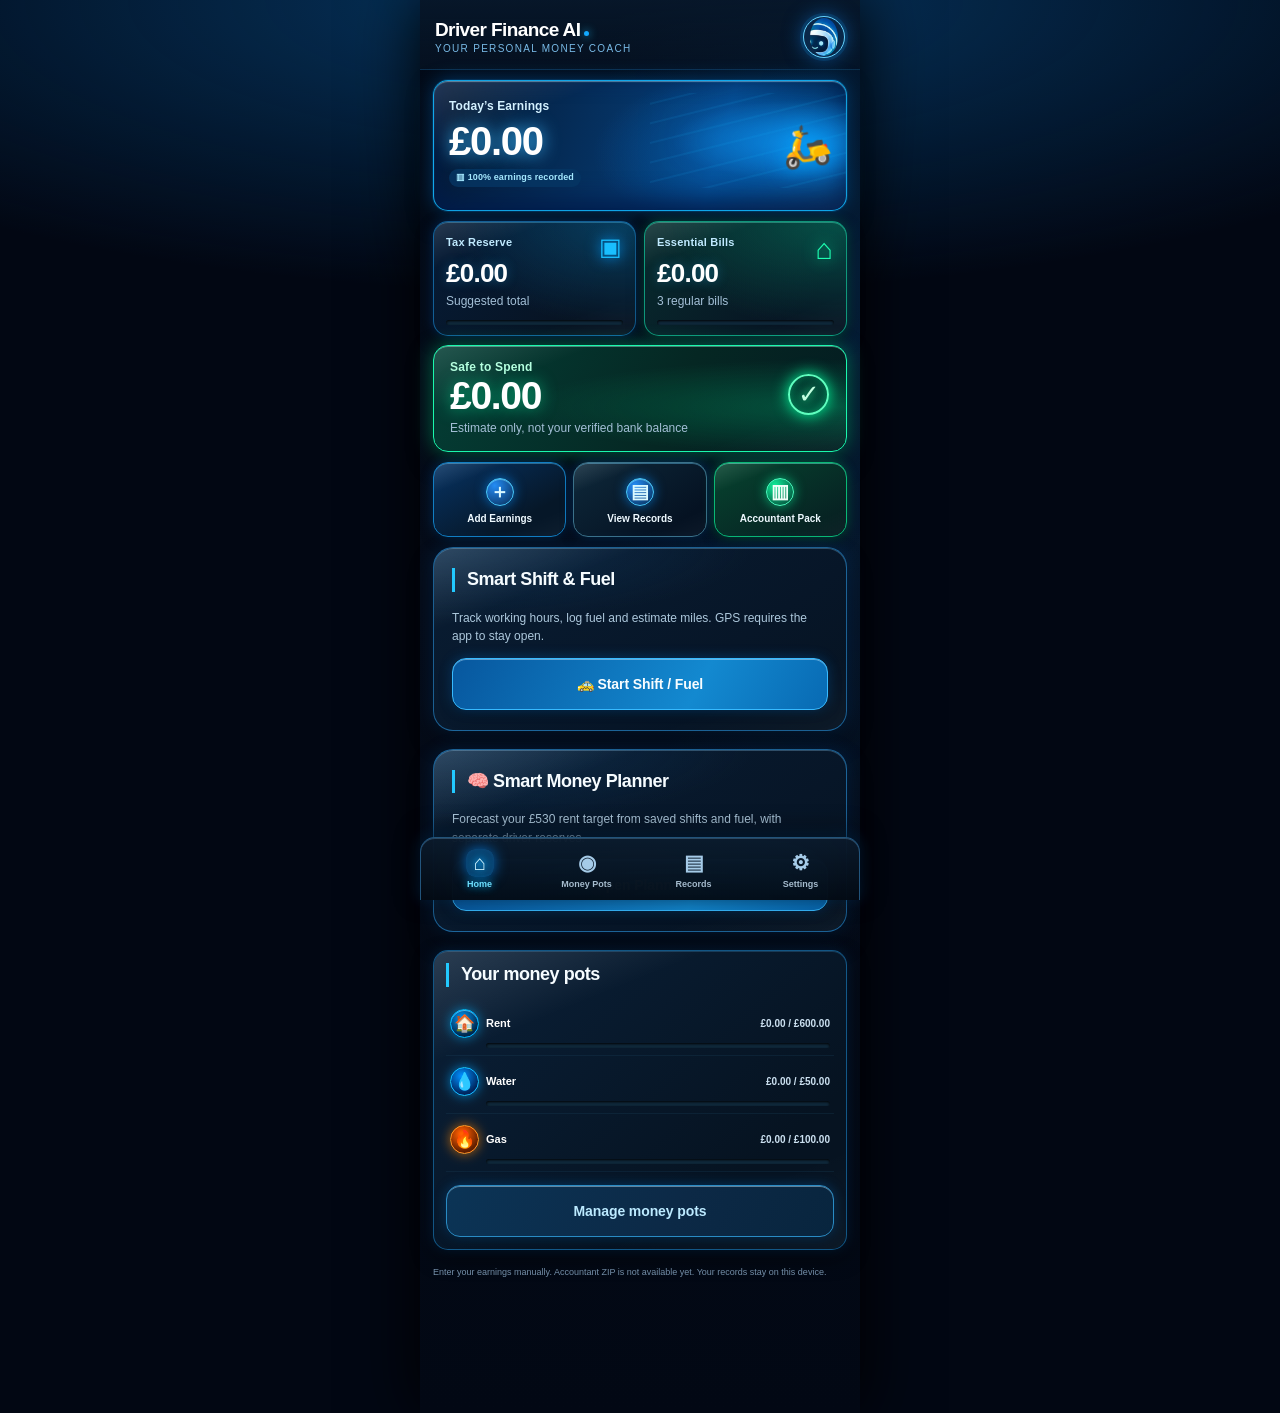
==== index.html @ 87c54dd2 "Load smart money planner on finance dashboard" ====
<!DOCTYPE html><html lang="en"><head><meta charset="UTF-8"><meta name="viewport" content="width=device-width, initial-scale=1,viewport-fit=cover"><title>Driver Finance AI — Prototype v3</title><meta name="theme-color" content="#071426"><meta name="apple-mobile-web-app-capable" content="yes"><meta name="apple-mobile-web-app-status-bar-style" content="black-translucent"><meta name="apple-mobile-web-app-title" content="Driver Finance"><link rel="manifest" href="./manifest.webmanifest"><link rel="icon" href="./app-icon.svg" type="image/svg+xml"><style>
:root{font-family:Inter,-apple-system,BlinkMacSystemFont,'Segoe UI',sans-serif;color:#14283e;background:#e9f1f8}*{box-sizing:border-box}body{margin:0;min-height:100vh}.shell{max-width:460px;min-height:100vh;margin:auto;background:#f5f9fe;box-shadow:0 12px 48px #0e497224;padding:0 0 96px}.header{background:linear-gradient(120deg,#1166b6,#14a4c4);color:white;padding:28px 23px 25px;border-radius:0 0 28px 28px}.top{display:flex;justify-content:space-between;align-items:center;gap:12px}.brand{font-weight:850;font-size:19px}.mutedhead{color:#d9f4ff;font-size:12px;margin-top:3px}.robot{background:linear-gradient(145deg,#b1f1ff,#fff);height:58px;width:58px;border-radius:50%;border:4px solid #ffffffaa;display:grid;place-items:center;box-shadow:0 5px 14px #00365540;color:#1277ad;font-size:29px;cursor:pointer}.hello{font-weight:800;font-size:26px;margin:24px 0 6px}.sub{font-size:14px;line-height:1.5;color:#e3f6ff}.body{padding:22px}.card{background:white;border:1px solid #e5edf5;border-radius:20px;padding:18px;margin-bottom:15px;box-shadow:0 4px 16px #194b7310}.row{display:flex;align-items:center;justify-content:space-between;gap:12px}.label{font-size:13px;color:#667a8f}.big{font-size:33px;font-weight:850;letter-spacing:-1.5px}.safe{color:#118f6e}.small{font-size:12px;color:#718397;line-height:1.55}.title{font-size:19px;font-weight:850;margin:5px 0 15px}.btn{cursor:pointer;border:0;background:#116ac5;color:white;border-radius:14px;padding:15px 16px;font:700 15px inherit;font-family:inherit;font-weight:750;width:100%;min-height:49px}.btn.secondary{background:#eaf4fe;color:#146aaa}.btn.green{background:#13a980}.btn.ghost{background:transparent;color:#1472ae;border:1px solid #c9deee}.btn:disabled{opacity:.45;cursor:not-allowed}.actions{display:grid;grid-template-columns:1fr 1fr;gap:10px}.action{border:1px solid #dfebf5;background:white;border-radius:18px;min-height:92px;padding:15px 10px;color:#23587c;font-size:14px;font-weight:750;cursor:pointer}.action span{display:block;font-size:28px;margin-bottom:7px}.action.wide{grid-column:span 2;min-height:65px;display:flex;align-items:center;justify-content:center;gap:12px}.action.wide span{margin:0}.pot{margin:13px 0}.potlabel{display:flex;justify-content:space-between;align-items:center;font-size:14px;font-weight:700;margin-bottom:8px}.track{height:9px;background:#e7eef6;border-radius:20px;overflow:hidden}.fill{height:100%;border-radius:20px}.hint{border-radius:13px;padding:12px 14px;background:#e8f3fc;color:#32627f;font-size:12px;line-height:1.5;margin:14px 0}.stephead{display:flex;gap:12px;align-items:center;margin-bottom:16px}.back{background:#e8f2fa;border:0;border-radius:12px;width:42px;height:42px;font-size:22px;color:#266b9e;cursor:pointer}.stage{font-weight:800;font-size:20px}.inputlabel{display:block;font-size:13px;font-weight:750;margin:15px 0 6px}.field{display:block;width:100%;border:1px solid #ccdeed;border-radius:12px;padding:13px;font-size:17px;color:#153c58;background:white}.preview{border:2px dashed #c7dcec;border-radius:16px;background:#f9fcff;display:grid;place-items:center;min-height:150px;padding:18px;overflow:hidden;text-align:center}.preview img{max-width:100%;max-height:230px;object-fit:contain}.line{border-top:1px solid #e5edf5;margin:16px 0}.alloc{display:flex;justify-content:space-between;align-items:center;margin:14px 0}.alloc small{display:block;color:#708398;margin-top:4px}.green{color:#0d9e77}.pill{font-size:11px;background:#d8f7e9;color:#167d5e;padding:5px 8px;border-radius:99px;font-weight:800}.nav{position:fixed;bottom:0;left:50%;transform:translateX(-50%);width:min(460px,100%);background:white;border-top:1px solid #e3edf7;display:flex;justify-content:space-around;padding:12px 5px max(14px,env(safe-area-inset-bottom));z-index:3}.nav button{background:none;border:0;color:#6f8294;font-size:12px;font-weight:700;cursor:pointer}.nav button.active{color:#086bc2}.nav span{display:block;font-size:22px;margin-bottom:4px}.hide{display:none!important}.note{font-size:12px;color:#70869a;line-height:1.6;margin-top:10px}.banner{border-radius:14px;background:#e6f8f0;color:#0f765c;padding:15px;font-weight:750;margin-bottom:15px}.billitem{padding:12px 0;border-bottom:1px solid #e9eff4}.billitem:last-child{border-bottom:0}.footer{margin-top:15px;color:#7b8fa2;font-size:11px;line-height:1.5}.robotToast{position:fixed;left:50%;transform:translateX(-50%);top:18px;width:min(420px,92vw);z-index:5;background:#164f80;color:white;border-radius:16px;padding:15px 17px;box-shadow:0 8px 30px #0003;font-size:14px;line-height:1.5}a{color:#0979c3}input[type=file]{display:none}.mini{font-size:12px;color:#6d8196}.divider{height:1px;background:#e8eff6;margin:16px 0}

/* Premium glass refresh — styling only; all saved finance data and calculations preserved. */
:root{color:#142b45;background:#e8f0f9;-webkit-font-smoothing:antialiased}
body{background:radial-gradient(ellipse at 12% 3%,#c9e7ff 0,transparent 40%),radial-gradient(ellipse at 92% 48%,#d8e5fb 0,transparent 48%),#eaf1f9}
.shell{background:linear-gradient(155deg,#f6faff 0%,#ebf3fb 56%,#e6f0f8 100%);box-shadow:0 22px 70px #103b6830;isolation:isolate}
.header{position:relative;overflow:hidden;background:linear-gradient(130deg,#102b62 0%,#175db3 50%,#10a2bb 100%);border-radius:0 0 34px 34px;box-shadow:0 14px 30px #174e9e2b;padding-top:max(28px,env(safe-area-inset-top))}
.header:before{content:"";position:absolute;width:250px;height:250px;border-radius:50%;right:-115px;top:-130px;background:radial-gradient(circle,#ffffff47 0%,#ffffff08 67%,transparent 70%);pointer-events:none}
.header:after{content:"";position:absolute;inset:0;background:linear-gradient(165deg,#ffffff19,transparent 46%);pointer-events:none}
.header>*{position:relative;z-index:1}
.brand{font-size:19px;font-weight:800;letter-spacing:-.35px}
.hello{font-size:29px;letter-spacing:-.8px;line-height:1.15}
.sub{color:#e8f5ff}
.body{padding:21px 18px}
.card,.safe-card,.earning-hero,.action{background:linear-gradient(145deg,#ffffffed,#f4faffc4);border:1px solid #ffffffed;box-shadow:0 8px 26px #2b62851a,inset 0 1px #ffffff;backdrop-filter:blur(18px) saturate(145%);-webkit-backdrop-filter:blur(18px) saturate(145%);border-radius:23px}
.card{padding:19px;margin-bottom:16px}
.earning-hero{padding:20px;margin-bottom:16px;box-shadow:0 10px 32px #286fa11d,inset 0 1px #fff}
.safe-card{padding:20px;margin-bottom:16px;background:linear-gradient(125deg,#e9fff5ed,#f6fffeeb);border-color:#e1fff3;box-shadow:0 9px 26px #12896314,inset 0 1px white}
.summary-pair .card{min-width:0}
.big{letter-spacing:-1.15px;font-weight:800;font-variant-numeric:tabular-nums}
.label{font-size:12px;letter-spacing:.2px;color:#627c93;font-weight:650}
.title{letter-spacing:-.4px;font-weight:800}
.action{min-height:94px;color:#174c79;font-weight:750;box-shadow:0 8px 22px #225f8b12,inset 0 1px #fff;transition:transform .16s,box-shadow .16s}
.action span{color:#197ac6}
.action:active,.btn:active{transform:scale(.975)}
.btn{background:linear-gradient(125deg,#1967c0,#168cc6);box-shadow:0 7px 16px #1a72b72c;border:1px solid #ffffff4d;border-radius:15px;transition:transform .16s}
.btn.secondary{background:linear-gradient(120deg,#ffffffd9,#e1f1ff);border:1px solid #fff;box-shadow:0 5px 15px #2e7ab112}
.btn.green{background:linear-gradient(120deg,#119c77,#19bf98)}
.btn.ghost{box-shadow:none}
.field{border:1px solid #d0e0ee;border-radius:14px;background:#ffffffdc;box-shadow:inset 0 1px 3px #173a6010}
.field:focus{outline:2px solid #7bc0ed;outline-offset:1px}
.hint{background:#e3f2ffad;border:1px solid #ffffffdd;color:#315e80}
.track{background:#dceaf5;height:9px}
.nav{background:#f8fbfff0;border-top:1px solid #ffffffed;box-shadow:0 -7px 28px #154d781a;backdrop-filter:blur(24px);-webkit-backdrop-filter:blur(24px);border-radius:20px 20px 0 0}
.nav button.active{color:#126bc1}
.pill{background:#dff9eb}
@media(prefers-reduced-motion:reduce){.action,.btn{transition:none}}
</style><style>
.header{background:linear-gradient(130deg,#06428f,#087fba 68%,#159fc6);padding:28px 20px 22px}.brand{font-size:22px}.mutedhead{font-size:13px}.hello{font-size:20px;margin:20px 0 4px}.sub{font-size:13px}.robot{background:linear-gradient(135deg,#defdff,#65c6eb);height:65px;width:65px;border:3px solid #aaf1ff;font-size:0;position:relative}.robot:before{content:"";width:44px;height:36px;border-radius:19px;background:#12294b;border:4px solid white;box-shadow:0 2px 9px #14364e55;display:block}.robot:after{content:"• ᴗ •";position:absolute;font-size:16px;color:#72f4fb;white-space:nowrap;top:17px;left:10px}.body{padding:16px}.card{border-radius:22px}.earning-hero{background:linear-gradient(115deg,#0879cd,#08428d);border-radius:22px;padding:18px;color:white;margin-bottom:13px}.earning-hero small{font-size:15px;font-weight:750}.earning-hero .big{font-size:38px;color:white;margin-top:6px}.summary-pair{display:grid;grid-template-columns:1fr 1fr;gap:10px;margin-bottom:12px}.summary-pair .card{margin:0;padding:14px}.summary-pair .big{font-size:24px;margin-top:9px}.summary-pair .label{font-size:14px;color:#244358;font-weight:800}.safe-card{background:linear-gradient(110deg,#dcffed,#a4efc7);border:1px solid #cdf8e0;border-radius:22px;padding:18px;margin-bottom:14px}.safe-card .big{font-size:36px;color:#063c26}.safe-card .label{color:#0d5336;font-size:16px;font-weight:800}.actions{grid-template-columns:repeat(3,1fr);gap:8px}.action,.action.wide{grid-column:auto;min-height:100px;display:block;padding:12px 5px;font-size:12px;background:linear-gradient(140deg,#e5f5ff,#b1dffb);border:1px solid #cde7f8}.action.wide{display:block}.action.wide span{margin-bottom:7px}.action:last-child{background:linear-gradient(140deg,#e4faec,#b6edcf)}.nav{border-radius:23px 23px 0 0}.note{font-size:12px}
</style><style>
:root{font-family:-apple-system,BlinkMacSystemFont,"Segoe UI",sans-serif}
.shell{background:#f0f8fd;max-width:440px}.header{background:linear-gradient(145deg,#064392 0%,#0869bd 70%,#14a5c0 100%);padding:27px 19px 17px;border-radius:0 0 20px 20px}.top{min-height:68px}.brand{font-size:20px;letter-spacing:-.6px}.mutedhead{font-size:12px}.robot{overflow:hidden;border:2px solid #b8edfc;background:#b5eaf9;box-shadow:0 0 0 5px #c4eeff37;height:64px;width:64px;position:relative}.robot:before,.robot:after{display:none}.robot img{width:100%;height:100%;object-fit:cover;border-radius:50%;display:block}.hello{background:linear-gradient(105deg,#eff8ff,#dbffed);border:1px solid white;color:#0a2b49;border-radius:16px;padding:14px 15px 0;font-size:22px;margin:13px 0 0;box-shadow:0 4px 12px #0048882b}.sub{background:linear-gradient(105deg,#eff8ff,#dbffed);color:#284a5e;border:1px solid white;border-top:0;border-radius:0 0 16px 16px;padding:2px 15px 15px;font-size:13px;margin:0;line-height:1.5}.header .hello{border-radius:16px 16px 0 0;border-bottom:0}.body{padding:18px 17px}.earning-hero{background:linear-gradient(125deg,#0c81d2,#074392);border:1px solid #1c7ac5;border-radius:20px;box-shadow:0 6px 16px #07549b24;padding:22px}.earning-hero small{font-size:15px}.earning-hero .big{font-size:42px}.summary-pair .card{box-shadow:0 5px 15px #0b528613;padding:16px 14px}.summary-pair .label{font-size:14px;line-height:1.4}.summary-pair .big{font-size:27px;letter-spacing:-1px}.safe-card{box-shadow:0 6px 14px #11a0731c;padding:18px 19px}.safe-card .label{font-size:17px}.safe-card .big{font-size:40px}.action{box-shadow:0 3px 12px #085d8c15;min-height:99px;border-radius:18px;font-size:12px;color:#144977;font-weight:800;line-height:1.25}.action span{background:#ffffffb0;border-radius:50%;height:38px;width:38px;margin:0 auto 12px;display:grid;place-items:center;font-size:25px;color:#0872c1}.action:last-child span{color:#0c9158}.nav{border-radius:17px 17px 0 0;box-shadow:0 -2px 12px #0b427515}.nav span{color:#1669a8}.footer{font-size:10px}.btn{font-size:15px}
</style><link rel="stylesheet" href="./midnight-performance.css?v=20261113c"></head><body><main class="shell"><div id="header" class="header"><div class="top"><div><div class="brand">Driver Finance AI</div><div class="mutedhead">Your personal money coach</div></div><button class="robot" onclick="robot()" aria-label="Ask money coach"><img alt="Smiling AI coach" src="[data-uri]"></button></div><div class="hello" id="greeting">Good morning!</div><div class="sub" id="headsub">Your bills and tax, made simple.</div></div><div class="body" id="view"><div class="earning-hero"><small>Today’s Earnings</small><div class="big">£0.00</div></div><div class="summary-pair"><div class="card"><div class="label">Tax Reserve</div><div class="big">£0.00</div><div class="small">Suggested allocation</div></div><div class="card"><div class="label">Essential Bills</div><div class="big">£0.00</div><div class="small">Monthly progress</div></div></div><div class="safe-card"><div class="label">Safe to Spend</div><div class="big">£0.00</div></div><div class="actions"><button class="action" onclick="show('review')"><span>＋</span>Add Earnings</button><button class="action" onclick="show('records')"><span>▤</span>View Records</button><button class="action wide" onclick="show('records')"><span>▥</span>Accountant Pack</button></div><p class="footer">This file preview may disable interactive features. Open as a hosted website for full testing.</p></div><div class="nav"><button id="navhome" class="active" onclick="show('home')"><span>⌂</span>Home</button><button id="navpots" onclick="show('pots')"><span>◉</span>Money Pots</button><button id="navrecords" onclick="show('records')"><span>▤</span>Records</button><button id="navsettings" onclick="show('settings')"><span>⚙</span>Settings</button></div></main><div id="toast" class="robotToast hide"></div><script>
const KEY='driver-finance-ai-demo-v4';const blank=()=>({earnings:[],bills:[{id:1,name:'Rent',amount:600,day:5,saved:0},{id:2,name:'Water',amount:50,day:5,saved:0},{id:3,name:'Gas',amount:100,day:5,saved:0}],taxPercent:25,taxConfirmed:0,billsConfirmed:0,workConfirmed:0,spendingConfirmed:0});let data;try{data=JSON.parse(localStorage.getItem(KEY))||blank()}catch(e){data=blank()}let step='home',candidate={},toastTimer;const money=n=>'£'+Number(n||0).toFixed(2),esc=s=>String(s??'').replace(/[&<>"']/g,c=>({'&':'&amp;','<':'&lt;','>':'&gt;','"':'&quot;',"'":'&#39;'}[c]));function save(){try{localStorage.setItem(KEY,JSON.stringify(data))}catch(e){flash('This browser cannot save locally. Export your records before closing.')}}function flash(t){const el=document.getElementById('toast');el.textContent=t;el.classList.remove('hide');clearTimeout(toastTimer);toastTimer=setTimeout(()=>el.classList.add('hide'),4800)}function robot(){flash('Hi, boss! Start with Add Earnings. I’ll help you check the amount and organise your money. My full voice coaching comes in a later version.')}function total(){return data.earnings.reduce((a,r)=>a+r.amount,0)}function estimated(){return data.earnings.reduce((a,r)=>a+r.tax,0)}function intendedBills(){return data.earnings.reduce((a,r)=>a+r.bills,0)}function spending(){return data.earnings.reduce((a,r)=>a+r.spend,0)}function changeHeader(title='Good morning!',sub='Your bills and tax, made simple.'){document.getElementById('greeting').textContent=title;document.getElementById('headsub').textContent=sub}function setNav(name){for(let n of ['home','pots','records','settings'])document.getElementById('nav'+n).classList.toggle('active',n===name)}function show(name){step=name;setNav(name);const v=document.getElementById('view');if(name==='home'){changeHeader('Good morning!','Your bills and tax overview is ready.');v.innerHTML=`<div class="earning-hero"><div class="row"><div><small>Today’s Earnings</small><div class="big">${money(data.earnings.filter(r=>r.date===new Date().toLocaleDateString('en-CA')).reduce((a,r)=>a+r.amount,0))}</div></div><div style="font-size:40px">🛵</div></div></div><div class="summary-pair"><div class="card"><div class="label">Tax Reserve</div><div class="big">${money(estimated())}</div><div class="small">Suggested total</div><div class="track" style="margin-top:9px"><div class="fill" style="width:${Math.min(100,estimated()?data.taxConfirmed/estimated()*100:0)}%;background:#17b26a"></div></div></div><div class="card"><div class="label">Essential Bills</div><div class="big">${money(intendedBills())}</div><div class="small">${data.bills.length} regular bills</div><div class="track" style="margin-top:9px"><div class="fill" style="width:${Math.min(100,data.bills.reduce((a,b)=>a+b.amount,0)?intendedBills()/data.bills.reduce((a,b)=>a+b.amount,0)*100:0)}%;background:#17b26a"></div></div></div></div><div class="safe-card"><div class="label">Safe to Spend</div><div class="big">${money(spending())}</div><div class="small">Estimate only, not your verified bank balance</div></div><div class="actions"><button class="action" onclick="show('review')"><span>＋</span>Add Earnings</button><button class="action" onclick="show('records')"><span>▤</span>View Records</button><button class="action wide" onclick="show('records')"><span>▥</span>Accountant Pack</button></div><div class="card" style="margin-top:16px"><div class="title">Your money pots</div>${data.bills.map(b=>`<div class="pot"><div class="potlabel"><span>${/rent|house|home|mortgage/i.test(b.name)?'<span class="pot-symbol house">🏠</span>':/water/i.test(b.name)?'<span class="pot-symbol water">💧</span>':/gas|heat|electric/i.test(b.name)?'<span class="pot-symbol gas">🔥</span>':'<span class="pot-symbol">◈</span>'} ${esc(b.name)}</span><span>${money(b.saved)} / ${money(b.amount)}</span></div><div class="track"><div class="fill" style="width:${Math.min(100,b.amount?b.saved/b.amount*100:0)}%;background:#17b26a"></div></div></div>`).join('')}<button class="btn secondary" onclick="show('pots')">Manage money pots</button></div><div class="footer">Enter your earnings manually. Accountant ZIP is not available yet. Your records stay on this device.</div>`}else if(name==='review'){changeHeader('Add earnings','Step 1 of 3 • Enter your earnings');v.innerHTML=`<div class="stephead"><button class="back" onclick="show('review')">‹</button><span class="stage">Enter your earnings</span></div><div class="card"><label class="inputlabel" for="platform">Delivery platform</label><select id="platform" class="field"><option>Uber Eats</option><option>Deliveroo</option><option>Just Eat</option><option>Other</option></select><label class="inputlabel" for="date">Earnings date</label><input class="field" id="date" type="date" value="${new Date().toLocaleDateString('en-CA')}"><label class="inputlabel" for="amount">Earnings amount (£)</label><input class="field" id="amount" type="number" min="0.01" step="0.01" placeholder="e.g. 124.00"><div class="hint">Enter the amount earned for this period, not a duplicate payout already recorded. Check platform fees and the reporting period before confirming.</div><button class="btn" onclick="goAllocate()">Calculate money pots →</button></div>`}else if(name==='allocate'){changeHeader('Smart Money Pots','Step 2 of 3 • Review suggestions');let a=candidate;v.innerHTML=`<div class="stephead"><button class="back" onclick="show('review')">‹</button><span class="stage">Review allocation</span></div><div class="card"><div class="label">Earnings to organise</div><div class="big">${money(a.amount)}</div><div class="line"></div><div class="alloc"><div>🛡️ <b>Estimated tax reserve</b><small>${data.taxPercent}% planning rate</small></div><b>${money(a.tax)}</b></div><div class="alloc"><div>🏠 <b>Essential bills</b><small>Suggested contribution</small></div><b>${money(a.bills)}</b></div><div class="alloc"><div>🚗 <b>Work expenses</b><small>Tracked separately for now</small></div><b>${money(a.work)}</b></div><div class="line"></div><div class="alloc"><div>💚 <b>Suggested available to spend</b></div><b class="green">${money(a.spend)}</b></div><div class="hint">A planning estimate only. Tax depends on taxable profit, other income, allowances and accounting method. Nothing has been physically transferred or saved.</div><button class="btn green" onclick="confirmEarning()">Confirm & save earnings</button></div>`}else if(name==='done'){changeHeader('Nice work!','Step 3 of 3 • Entry recorded');v.innerHTML=`<div class="card" style="text-align:center;padding:34px 18px"><div style="font-size:58px">✅</div><div class="title">Earnings recorded!</div><div class="big">${money(candidate.amount)}</div><p class="small">Your entry and suggested allocations have been added to the dashboard.</p><button class="btn" onclick="show('home')">Back to Dashboard</button></div><div class="hint">Remember: suggested allocations are not bank transfers. Confirm actual reserved balances in Money Pots.</div>`}else if(name==='pots'){changeHeader('Money Pots','Track what is planned versus actually set aside');v.innerHTML=`<div class="card"><div class="title">Suggested reserves</div><div class="alloc"><span>Estimated tax</span><b>${money(estimated())}</b></div><div class="alloc"><span>Essential bills</span><b>${money(intendedBills())}</b></div><div class="line"></div><div class="title">Actually set aside</div><label class="inputlabel">Tax savings confirmed (£)</label><input id="taxactual" class="field" type="number" min="0" step="0.01" value="${data.taxConfirmed}"><button class="btn secondary" style="margin-top:10px" onclick="data.taxConfirmed=Math.max(0,Number(document.getElementById('taxactual').value)||0);save();flash('Tax balance updated from your confirmation.')">Update confirmed tax balance</button></div><div class="card"><div class="title">Bills & due dates</div>${data.bills.map(b=>`<div class="billitem"><div class="row"><b>${esc(b.name)}</b><b>${money(b.amount)}</b></div><div class="mini">Due on the ${b.day}${b.day===1?'st':b.day===2?'nd':b.day===3?'rd':'th'} of each month</div><div class="mini">Confirmed reserved: ${money(b.saved)} · Remaining: ${money(Math.max(0,b.amount-b.saved))}</div><div class="track" style="margin:8px 0"><div class="fill" style="width:${Math.min(100,b.amount?b.saved/b.amount*100:0)}%;background:#12aa85"></div></div><button class="btn secondary" onclick="editBill(${b.id})" style="padding:9px;min-height:35px">Update this bill</button></div>`).join('')}<button class="btn ghost" onclick="addBill()" style="margin-top:14px">+ Add a bill</button></div>`}else if(name==='records'){changeHeader('Your records','Confirmed earnings history');v.innerHTML=`<div class="card"><div class="title">Earnings history</div>${data.earnings.length?data.earnings.slice().reverse().map(r=>`<div class="billitem"><div class="row"><div><b>${esc(r.platform)}</b><div class="mini">${esc(r.date)}</div></div><b>${money(r.amount)}</b></div><div class="mini">Suggested tax ${money(r.tax)} • Bills ${money(r.bills)} • Spend ${money(r.spend)}</div></div>`).join(''):'<p class="small">No earnings entered yet. Add your first screenshot from Home.</p>'}<button class="btn secondary" onclick="exportCsv()" style="margin-top:15px">Export earnings CSV</button></div><div class="hint">Receipt scanning and accountant ZIP export are planned for the next development stage.</div>`}else if(name==='settings'){changeHeader('Settings','Your planning preferences');v.innerHTML=`<div class="card"><div class="title">Tax planning estimate</div><label class="inputlabel">Reserve percentage</label><input class="field" id="taxrate" type="number" min="0" max="80" step="1" value="${data.taxPercent}"><div class="hint">This percentage is a configurable budgeting assumption, not a personalised tax calculation or tax advice.</div><button class="btn" onclick="updateRate()">Save planning rate</button></div><div class="card"><div class="title">Your data</div><p class="small">The demo saves records only in this browser on this device. Clearing browser data can delete them. It is not suitable as your sole accounting record.</p><button class="btn secondary" onclick="exportCsv()">Download earnings CSV</button><button class="btn ghost" style="margin-top:10px" onclick="resetDemo()">Reset demo data</button></div>`} }
function goAllocate(){let amount=Number(document.getElementById('amount').value),date=document.getElementById('date').value,platform=document.getElementById('platform').value;if(!(amount>0)||!Number.isFinite(amount)||!date){flash('Enter a valid date and a positive earnings amount.');return}if(data.earnings.some(r=>r.platform===platform&&r.date===date&&Math.abs(r.amount-amount)<.01)){flash('Possible duplicate: this platform, date, and amount are already recorded.');return}let tax=Math.round(amount*data.taxPercent)/100;let billNeed=data.bills.reduce((a,b)=>a+Math.max(0,b.amount-b.saved),0);let bills=Math.min(amount-tax,Math.max(0,Math.round((amount-tax)*.55*100)/100),billNeed);candidate={amount,date,platform,tax,bills,work:0,spend:Math.round((amount-tax-bills)*100)/100};show('allocate')}function confirmEarning(){data.earnings.push({...candidate,id:Date.now()});save();show('done')}function updateRate(){const p=Number(document.getElementById('taxrate').value);if(!Number.isFinite(p)||p<0||p>80){flash('Choose a rate between 0 and 80%.');return}data.taxPercent=p;save();flash('Tax planning rate saved. Existing records remain unchanged.')}function editBill(id){const b=data.bills.find(x=>x.id===id);if(!b)return;let a=prompt('Monthly bill amount (£)',b.amount);if(a===null)return;let amt=Number(a);if(!Number.isFinite(amt)||amt<0){flash('Invalid amount');return}let d=prompt('Day of month (1–28)',b.day);if(d===null)return;let day=Number(d);if(!Number.isInteger(day)||day<1||day>28){flash('Use a day from 1 to 28');return}let s=prompt('How much have you ACTUALLY set aside (£)?',b.saved);if(s===null)return;let saved=Number(s);if(!Number.isFinite(saved)||saved<0){flash('Invalid saved amount');return}Object.assign(b,{amount:amt,day,saved});save();show('pots')}function addBill(){const name=prompt('Bill name (e.g. Council tax)');if(!name?.trim())return;let amount=Number(prompt('Monthly amount (£)','50'));let day=Number(prompt('Day of month (1–28)','5'));if(!Number.isFinite(amount)||amount<0||!Number.isInteger(day)||day<1||day>28){flash('Enter a valid amount and day (1–28)');return}data.bills.push({id:Date.now(),name:name.trim(),amount,day,saved:0});save();show('pots')}function exportCsv(){const heads=['Date','Platform','Earnings GBP','Suggested Tax GBP','Suggested Bills GBP','Suggested Work GBP','Suggested Spend GBP'];const rows=data.earnings.map(r=>[r.date,r.platform,r.amount,r.tax,r.bills,r.work,r.spend]);const csv=[heads,...rows].map(r=>r.map(c=>'"'+String(c).replace(/"/g,'""')+'"').join(',')).join('\r\n');const blob=new Blob([csv],{type:'text/csv;charset=utf-8;'}),url=URL.createObjectURL(blob),a=document.createElement('a');a.href=url;a.download='driver-finance-ai-earnings.csv';a.click();setTimeout(()=>URL.revokeObjectURL(url),1000)}function resetDemo(){if(confirm('Delete all records and reset this demo?')){data=blank();save();show('home')}}try{show('home')}catch(e){document.getElementById('view').insertAdjacentHTML('afterbegin','<div class="hint">Some interactive features are unavailable in this file viewer. Please open in Safari.</div>')}
</script><script src="./smart-shift.js?v=2"></script><script src="./smart-money.js?v=1"></script><script>if('serviceWorker' in navigator){window.addEventListener('load',function(){navigator.serviceWorker.register('./service-worker.js').catch(function(){})})}</script><script>
/* Safe PWA update checks: never clear local storage or delete records. */
(function(){
  if (!('serviceWorker' in navigator)) return;
  let reloadRequested=false, refreshing=false;
  const showUpdate=function(reg){
    if(document.getElementById('dfa-update-notice'))return;
    const bar=document.createElement('div');
    bar.id='dfa-update-notice';
    bar.setAttribute('role','status');
    bar.style.cssText='position:fixed;z-index:99999;bottom:calc(85px + env(safe-area-inset-bottom));left:50%;transform:translateX(-50%);width:min(420px,94vw);padding:12px 14px;border:1px solid #29b8fb;border-radius:16px;background:#08223f;color:#fff;box-shadow:0 6px 24px #0008;display:flex;align-items:center;gap:12px;font:600 13px system-ui';
    const label=document.createElement('span');label.textContent='New version available. Your saved records will stay on this device.';label.style.flex='1';
    const button=document.createElement('button');button.textContent='Update';button.type='button';button.style.cssText='border:0;border-radius:10px;background:#098deb;color:white;font:700 14px system-ui;padding:11px;cursor:pointer';
    button.addEventListener('click',function(){
      reloadRequested=true;
      button.disabled=true;button.textContent='Updating…';
      if(reg.waiting){reg.waiting.postMessage({type:'SKIP_WAITING'});}
      else if(reg.active){location.reload();}
    });
    bar.append(label,button);document.body.appendChild(bar);
  };
  navigator.serviceWorker.addEventListener('controllerchange',function(){
    if(reloadRequested&&!refreshing){refreshing=true;location.reload();}
  });
  window.addEventListener('load',function(){
    navigator.serviceWorker.ready.then(function(reg){
      if(reg.waiting)showUpdate(reg);
      reg.addEventListener('updatefound',function(){
        const worker=reg.installing;
        if(worker)worker.addEventListener('statechange',function(){
          if(worker.state==='installed'&&navigator.serviceWorker.controller)showUpdate(reg);
        });
      });
      const check=function(){if(navigator.onLine)reg.update().catch(function(){});};
      check();
      document.addEventListener('visibilitychange',function(){if(!document.hidden)check();});
      window.addEventListener('pageshow',check);
    }).catch(function(){});
  });
})();
</script></body></html>
---- midnight-performance.css ----
/* Reference-faithful Midnight Performance v2 — visual layer only */
:root{color-scheme:dark;--blue:#00a9ff;--cyan:#20eaff;--green:#00ed91;--ink:#020913}
html,body{background:#020713!important;color:#f5fbff!important}
body{background:radial-gradient(ellipse 95% 26% at 48% 0%,#053661 0%,transparent 80%),#020713!important}
.shell{max-width:440px!important;background:radial-gradient(ellipse at 98% 20%,#06335c77,transparent 42%),linear-gradient(180deg,#020a17,#050c19 42%,#020814)!important;box-shadow:0 0 60px #000!important;padding-bottom:112px}
.header{padding:calc(13px + env(safe-area-inset-top)) 15px 8px!important;background:linear-gradient(180deg,#07172aee,#061425a0)!important;border:0!important;border-bottom:1px solid #176aa34d!important;border-radius:0!important;box-shadow:none!important}
.header:before,.header:after{display:none!important}
.top{min-height:48px!important}
.brand{font-size:19px!important;letter-spacing:-.6px!important;line-height:1.1!important;color:#fff!important}
.brand:after{content:"";display:inline-block;width:5px;height:5px;margin-left:4px;background:#13a9ff;border-radius:50%;box-shadow:0 0 8px #24c5ff}
.mutedhead{font-size:10px!important;letter-spacing:1.3px!important;text-transform:uppercase!important;color:#78b9e5!important}
.robot{width:42px!important;height:42px!important;border-radius:50%!important;border:1px solid #66d3ff!important;background:#092849!important;box-shadow:0 0 0 3px #0d75b73b,0 0 20px #118fff80!important}
.robot img{object-fit:cover!important}
.header .hello,.header .sub{display:none!important}
.body{padding:10px 13px 22px!important}
.earning-hero,.card,.safe-card,.action{position:relative;overflow:hidden;isolation:isolate;border-radius:15px!important}
.earning-hero:before,.card:before,.safe-card:before,.action:before{content:"";pointer-events:none;position:absolute;inset:0;border-radius:inherit;background:linear-gradient(158deg,#ffffff22 0%,transparent 24%,transparent 78%,#ffffff08);z-index:-1}
.earning-hero{min-height:124px!important;padding:15px 15px!important;margin-bottom:10px!important;background:radial-gradient(ellipse 65% 90% at 90% 56%,#0766bbee,transparent 79%),linear-gradient(105deg,#041832 0%,#06417e 68%,#02132c 100%)!important;border:1px solid #12baffd9!important;box-shadow:inset 0 1px 1px #b0e9ff73,inset 0 -8px 26px #001b4b,0 0 0 1px #006bb73b,0 0 19px #008dff5c,0 9px 24px #0009!important}
.earning-hero:after{content:"";position:absolute;right:-10px;top:12px;width:50%;height:95px;pointer-events:none;background:repeating-linear-gradient(166deg,transparent 0 9px,#10b8ff1a 10px 11px,transparent 12px 19px),radial-gradient(ellipse at 75% 50%,#13a9ff7a,transparent 61%);filter:drop-shadow(0 0 14px #008dff)}
.earning-hero .row{position:relative;z-index:1}
.earning-hero small{font-size:12px!important;color:#d4f1ff!important;font-weight:700!important;letter-spacing:.1px}
.earning-hero .big{font-size:40px!important;line-height:1.1!important;margin:5px 0 8px!important;letter-spacing:-1.3px!important;text-shadow:0 0 17px #3bbaff!important}
.earning-hero .big:after{content:"▥  100% earnings recorded";display:block;width:max-content;max-width:100%;font-size:9px;letter-spacing:.1px;font-weight:650;color:#a4e9ff;background:#063764c7;border-radius:20px;padding:4px 7px;margin-top:6px;text-shadow:none}
.earning-hero .row>div:last-child{font-size:40px!important;filter:drop-shadow(0 0 11px #00a5ff);transform:rotate(-8deg)}
.summary-pair{gap:8px!important;margin-bottom:9px!important}
.summary-pair .card{min-height:113px!important;padding:13px 12px 10px!important;margin:0!important;background:radial-gradient(ellipse at 97% 0%,#085e8c90,transparent 66%),linear-gradient(130deg,#061c37,#071322 76%)!important;border:1px solid #1677bbbd!important;box-shadow:inset 0 1px #5aceff53,0 0 12px #007afc4a,0 6px 16px #0009!important}
.summary-pair .card:nth-child(2){background:radial-gradient(ellipse at 95% 0%,#057a6190,transparent 68%),linear-gradient(130deg,#082d2f,#071322 78%)!important;border-color:#11b992c7!important;box-shadow:inset 0 1px #60ffd858,0 0 12px #00a8795a,0 6px 16px #0009!important}
.summary-pair .card:after{content:"▣";position:absolute;right:13px;top:11px;font-size:24px;color:#19bfff;text-shadow:0 0 15px #009dff}
.summary-pair .card:nth-child(2):after{content:"⌂";font-size:29px;color:#1efdb0;text-shadow:0 0 15px #00fcb1}
.summary-pair .label{font-size:11px!important;color:#c0eaff!important;font-weight:740!important;padding-right:22px}
.summary-pair .big{font-size:26px!important;margin-top:8px!important;color:#fff!important;letter-spacing:-.75px!important;text-shadow:0 0 11px #2bbcff59}
.summary-pair .small{font-size:9px!important;margin-top:3px;color:#b8d2e6!important}
.track{height:5px!important;background:#102a3e!important;box-shadow:inset 0 1px 3px #000!important;overflow:visible!important}
.fill{background:linear-gradient(90deg,#00bcff,#00f09a)!important;box-shadow:0 0 11px #00f7ae!important}
.safe-card{min-height:102px!important;padding:14px 16px!important;margin-bottom:10px!important;background:radial-gradient(ellipse at 97% 58%,#00bc7655,transparent 55%),linear-gradient(115deg,#043e35,#052723 58%,#041c21)!important;border:1px solid #1af9ad!important;box-shadow:inset 0 1px #a0ffe36b,0 0 19px #00ec986b,0 9px 24px #0009!important}
.safe-card:after{content:"✓";position:absolute;right:17px;top:28px;display:grid;place-items:center;width:37px;height:37px;border:2px solid #5dffbe;border-radius:50%;font-size:26px;color:#c3ffe1;text-shadow:0 0 10px #25ff9f;box-shadow:0 0 16px #00fe9e, inset 0 0 10px #00ff9a55}
.safe-card .label{font-size:12px!important;color:#b6ffe0!important;font-weight:750!important}
.safe-card .big{font-size:39px!important;line-height:1.15!important;color:#fff!important;letter-spacing:-1.3px!important;text-shadow:0 0 16px #10fba89c!important}
.safe-card .small{font-size:10px!important;color:#b5e0d1!important}
.actions{gap:7px!important;grid-template-columns:repeat(3,minmax(0,1fr))!important}
.action,.action.wide{min-height:75px!important;padding:9px 4px 7px!important;line-height:1.15!important;font-size:10px!important;font-weight:740!important;color:#eef9ff!important;background:linear-gradient(150deg,#073363,#061728 72%)!important;border:1px solid #117ec3!important;box-shadow:inset 0 1px #69cfff66,0 0 12px #007ffb48,0 5px 12px #0008!important}
.action:nth-child(2){background:linear-gradient(145deg,#0e293b,#051222 80%)!important;border-color:#3b728a!important}
.action:last-child{background:linear-gradient(150deg,#06442f,#071b20)!important;border-color:#09b975!important;box-shadow:inset 0 1px #6affe477,0 0 12px #06df8550,0 5px 12px #0008!important}
.action span,.action.wide span{margin:0 auto 7px!important;width:28px!important;height:28px!important;display:grid!important;place-items:center!important;border-radius:50%!important;background:radial-gradient(circle at 30% 25%,#238cf5,#082c54)!important;border:1px solid #45c8ff!important;box-shadow:0 0 12px #078effa3,inset 0 1px #9af3ff75!important;color:#d9f8ff!important;font-size:19px!important}
.action:last-child span{background:radial-gradient(circle at 30% 25%,#0eec98,#043d31)!important;color:#effff8!important;border-color:#49ffc0!important;box-shadow:0 0 12px #06f39ba0!important}
.card{background:linear-gradient(140deg,#0a2038,#061321 75%)!important;border:1px solid #176fa9b8!important;box-shadow:inset 0 1px #5abaff35,0 0 13px #0078e32e,0 8px 20px #0009!important}
.title{font-size:15px!important;margin:0 0 7px!important;color:#f6fcff!important;letter-spacing:-.25px!important}
.card:has(.pot){margin-top:10px!important;padding:12px!important}
.pot{margin:6px 0!important;padding:5px 4px 7px;border-bottom:1px solid #1d436044!important}
.potlabel{font-size:10px!important;margin-bottom:5px!important;gap:5px!important}
.potlabel>span:first-child{display:flex;align-items:center;min-width:0;gap:7px;font-size:11px!important;color:#fff!important}
.pot-symbol{flex:none;display:inline-grid;place-items:center;width:29px;height:29px;border-radius:50%;font-size:17px!important;background:radial-gradient(circle at 40% 30%,#1e8ed5,#072743 70%);border:1px solid #1cbaff;box-shadow:0 0 12px #00a6ff99,inset 0 1px #b0e8ff90}
.pot-symbol.water{background:radial-gradient(circle at 40% 30%,#0b8bdf,#03254f 70%);border-color:#40c3ff;box-shadow:0 0 12px #0c9dffb0}
.pot-symbol.gas{background:radial-gradient(circle at 40% 30%,#ed6d12,#53220b 70%);border-color:#ffa34c;box-shadow:0 0 12px #ff8a08aa}
.potlabel>span:last-child{font-size:10px!important;color:#cce1f1!important;white-space:nowrap;font-variant-numeric:tabular-nums}
.pot .track{margin-left:36px!important;margin-right:0;height:5px!important}
.btn.secondary{background:linear-gradient(120deg,#0d3150,#091a2d)!important;color:#a4ddff!important;border:1px solid #165b8b!important;box-shadow:inset 0 1px #6ebeff2b!important}
.card:has(.pot)>.btn{min-height:35px!important;padding:7px!important;font-size:11px!important;margin-top:7px!important}
.nav{width:min(440px,100%)!important;min-height:63px!important;padding:9px 5px max(9px,env(safe-area-inset-bottom))!important;background:linear-gradient(180deg,#0b1a2beF,#030a13f5)!important;border:1px solid #3176aaae!important;border-bottom:0!important;border-radius:15px 15px 0 0!important;box-shadow:0 -4px 24px #000b,0 -2px 15px #0b8aff40,inset 0 1px #8bcdff40!important}
.nav button{flex:1;font-size:9px!important;font-weight:650!important;color:#a5bbcd!important;position:relative;padding:0 2px!important}
.nav button span{display:grid!important;place-items:center!important;width:28px;height:28px;margin:0 auto 2px!important;color:#a5cbe8!important;font-size:21px!important;border-radius:9px}
.nav button.active{color:#6de0ff!important;text-shadow:0 0 9px #13b9ff!important}
.nav button.active span{color:#d0f5ff!important;background:radial-gradient(circle,#075e99,#08223e);box-shadow:0 0 14px #008cffae,inset 0 0 8px #117ecf81}
.field{color:#fff!important;background:#061728!important;border:1px solid #3175aa!important}
.inputlabel,.stage,.big{color:#fff!important}
.banner{background:#0b2d38!important;border-color:#1a9378!important;color:#d2fff4!important}
.footer{color:#7894af!important;font-size:9px!important}
@media(max-width:360px){.summary-pair .big{font-size:22px!important}.earning-hero .big{font-size:35px!important}.potlabel>span:last-child{font-size:9px!important}.body{padding:9px!important}}
@media(prefers-reduced-motion:no-preference){.action,.btn{transition:transform .14s,filter .14s!important}.action:active,.btn:active{transform:scale(.97)!important}}


/* Midnight Performance v3 — consistent interior screens.
   Presentation only: financial calculations, handlers and storage stay unchanged. */
#view>.card:not(:has(.pot)){
  padding:20px 18px!important;
  margin:10px 0 18px!important;
  border-radius:20px!important;
  border:1px solid #237ab8bd!important;
  background:radial-gradient(ellipse 90% 48% at 0% 0%,#17477165,transparent 86%),linear-gradient(145deg,#091d33 0%,#071628 65%,#061321 100%)!important;
  box-shadow:inset 0 1px #92d5ff49,0 0 18px #007ff52d,0 12px 24px #0007!important;
}
#view>.card>.title{font-size:18px!important;margin-bottom:17px!important;letter-spacing:-.45px!important}
#view>.card>.title:first-child{padding-left:12px;border-left:3px solid #22c9ff;line-height:1.3}
#view .alloc{padding:9px 12px!important;margin:6px 0!important;border-radius:12px;background:linear-gradient(90deg,#0b304c99,#09223833);color:#d8efff!important;font-size:15px}
#view .alloc b{font-size:20px!important;color:white!important;text-shadow:0 0 10px #24b8ff66;font-variant-numeric:tabular-nums}
#view .line{border-color:#2d6385a3!important;margin:18px 0!important}
#view .inputlabel{display:block;margin:15px 0 9px!important;color:#c9eaff!important;font-size:13px;font-weight:700!important}
#view .field{min-height:52px!important;padding:13px 15px!important;border-radius:14px!important;border:1px solid #2d8bc8!important;background:linear-gradient(135deg,#06182a,#081f33)!important;box-shadow:inset 0 1px 8px #0009,0 0 0 1px #053b6345!important;color:#fff!important;caret-color:#37ccff!important}
#view .field:focus{outline:2px solid #27bdff!important;outline-offset:2px!important;box-shadow:0 0 20px #00aaff44!important}
#view .btn:not(.ghost){min-height:52px!important;border-radius:14px!important;font-size:14px!important;font-weight:750!important;letter-spacing:-.1px!important;background:linear-gradient(118deg,#07579e,#1389d0 65%,#086ab3)!important;border:1px solid #37baff!important;color:#f8fdff!important;box-shadow:inset 0 1px #c5eaff75,0 0 13px #008dff4a,0 6px 14px #0005!important}
#view .btn.secondary{background:linear-gradient(118deg,#0b3456,#0c2946 60%,#08253e)!important;border-color:#298bc4!important;color:#bceaff!important}
#view .btn.green{background:linear-gradient(118deg,#075b43,#02895f)!important;border-color:#23e1a0!important;box-shadow:0 0 15px #05b88963!important}
#view .btn.ghost{background:#0a1d30!important;color:#8bd9ff!important;border:1px solid #3779a8!important;box-shadow:inset 0 1px #8acfff2b!important}
#view .billitem{padding:15px 12px!important;margin:9px 0!important;border:1px solid #205d8391!important;border-radius:15px!important;background:linear-gradient(120deg,#102a41c7,#081b2cdb 75%)!important;box-shadow:inset 0 1px #6fb4dc21!important}
#view .billitem:last-child{border-bottom:1px solid #205d8391!important}
#view .billitem .row{gap:10px}
#view .billitem b{color:#f7fcff!important;font-size:16px!important;letter-spacing:-.25px!important}
#view .billitem .row> b:last-child{font-variant-numeric:tabular-nums;text-shadow:0 0 11px #29baff55}
#view .mini,#view .small{color:#a3bfd6!important;line-height:1.55!important;font-size:12px!important}
#view .billitem .track{margin-top:12px!important;margin-bottom:13px!important}
#view .billitem .btn{margin-top:12px!important;min-height:43px!important}
#view>.hint,#view .hint{color:#b9d9ed!important;background:linear-gradient(115deg,#092c45,#092136)!important;border:1px solid #2b709a!important;border-left:3px solid #14b7ed!important;border-radius:14px!important;box-shadow:inset 0 1px #66c7ef22!important;padding:14px 15px!important;line-height:1.55!important}
#view>.card>.small,#view>.card>p.small{color:#adc8dc!important}
#view .stage{color:#e9f7ff!important}
#view .stephead{color:#e9f7ff!important}
#view .back{border:1px solid #278aca!important;background:#0b3354!important;color:#c8eeff!important}
#view .pot-symbol{filter:saturate(1.35)}
#view>.card:has(.billitem)>.title:first-child{border-left-color:#18e5b3}
#view>.card:has(.billitem)>.billitem:nth-of-type(odd){border-color:#176f968a!important}
#view>.card:has(.billitem)>.billitem:nth-of-type(even){border-color:#13816b8a!important}
#view .billitem .row b:first-child{overflow-wrap:anywhere}
#view .btn:focus-visible,.nav button:focus-visible{outline:2px solid #55dcff!important;outline-offset:3px}
@media(max-width:380px){#view>.card:not(:has(.pot)){padding:16px 13px!important}#view .billitem{padding:12px 10px!important}#view .billitem b{font-size:14px!important}}
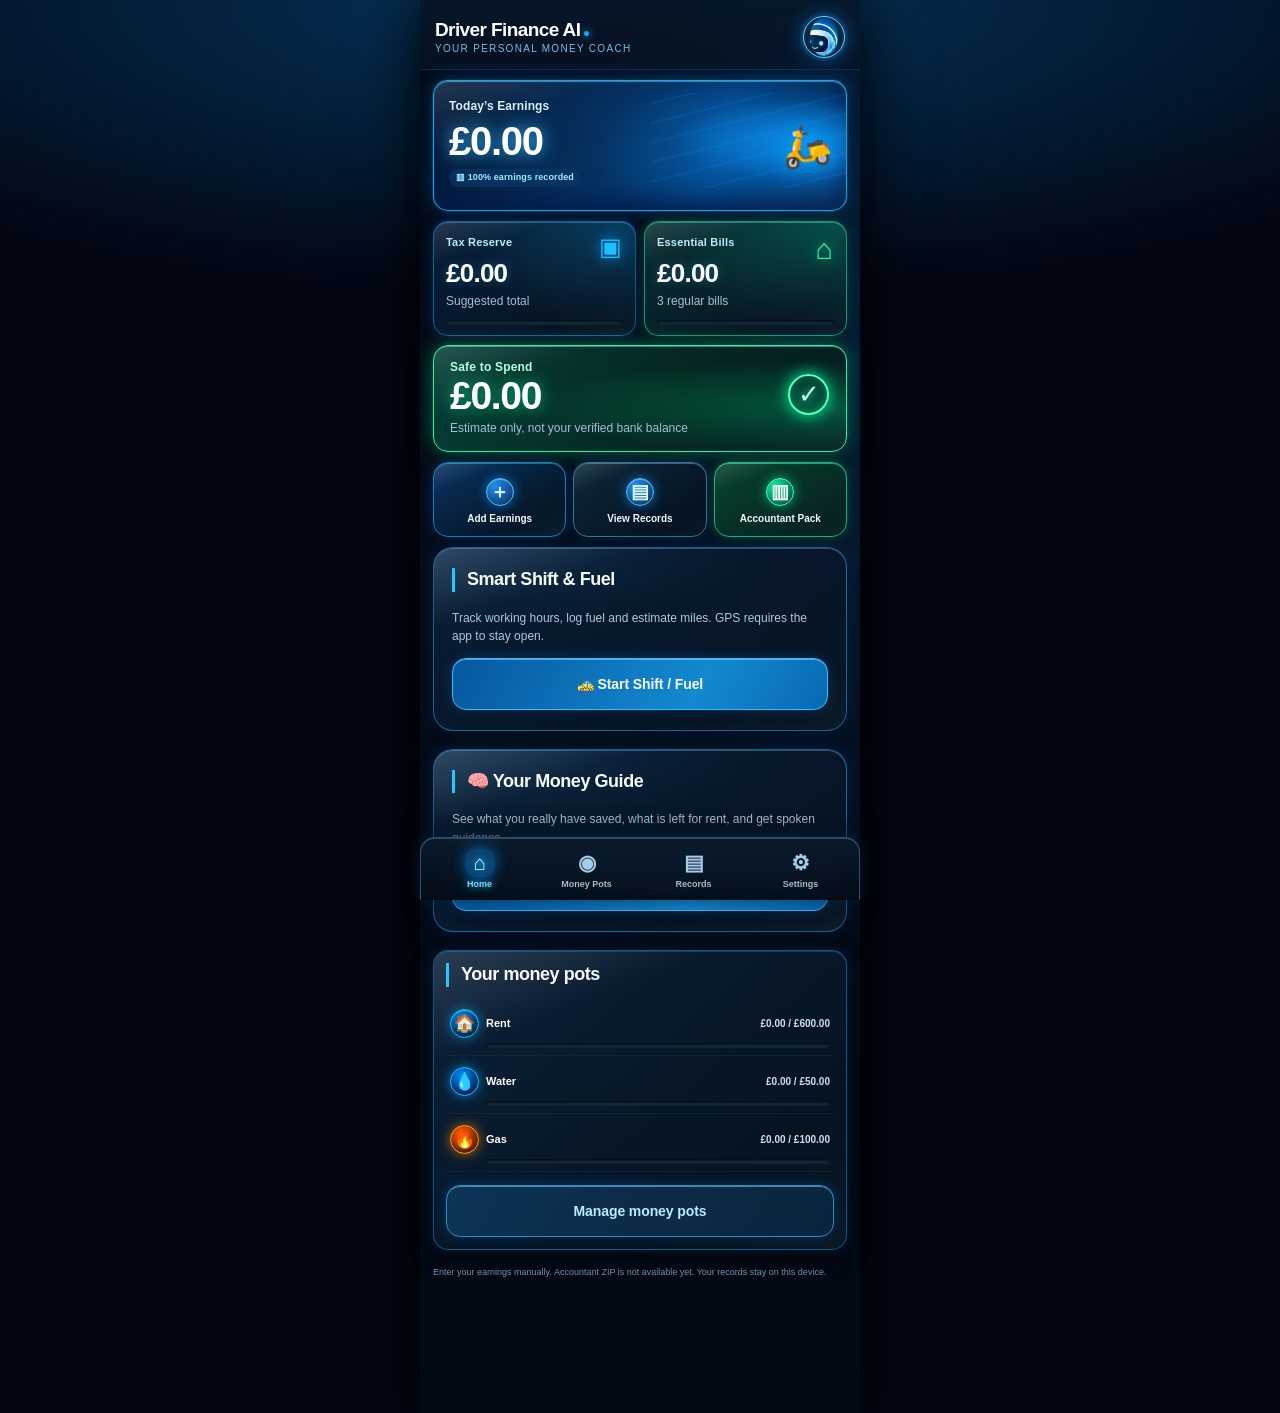
==== commit 7a01e1f4: "Refresh iPhone PWA to load simplified smart money guide" ====
--- a/index.html
+++ b/index.html
@@ -44,7 +44,7 @@
 </style><link rel="stylesheet" href="./midnight-performance.css?v=20261113c"></head><body><main class="shell"><div id="header" class="header"><div class="top"><div><div class="brand">Driver Finance AI</div><div class="mutedhead">Your personal money coach</div></div><button class="robot" onclick="robot()" aria-label="Ask money coach"><img alt="Smiling AI coach" src="[data-uri]"></button></div><div class="hello" id="greeting">Good morning!</div><div class="sub" id="headsub">Your bills and tax, made simple.</div></div><div class="body" id="view"><div class="earning-hero"><small>Today’s Earnings</small><div class="big">£0.00</div></div><div class="summary-pair"><div class="card"><div class="label">Tax Reserve</div><div class="big">£0.00</div><div class="small">Suggested allocation</div></div><div class="card"><div class="label">Essential Bills</div><div class="big">£0.00</div><div class="small">Monthly progress</div></div></div><div class="safe-card"><div class="label">Safe to Spend</div><div class="big">£0.00</div></div><div class="actions"><button class="action" onclick="show('review')"><span>＋</span>Add Earnings</button><button class="action" onclick="show('records')"><span>▤</span>View Records</button><button class="action wide" onclick="show('records')"><span>▥</span>Accountant Pack</button></div><p class="footer">This file preview may disable interactive features. Open as a hosted website for full testing.</p></div><div class="nav"><button id="navhome" class="active" onclick="show('home')"><span>⌂</span>Home</button><button id="navpots" onclick="show('pots')"><span>◉</span>Money Pots</button><button id="navrecords" onclick="show('records')"><span>▤</span>Records</button><button id="navsettings" onclick="show('settings')"><span>⚙</span>Settings</button></div></main><div id="toast" class="robotToast hide"></div><script>
 const KEY='driver-finance-ai-demo-v4';const blank=()=>({earnings:[],bills:[{id:1,name:'Rent',amount:600,day:5,saved:0},{id:2,name:'Water',amount:50,day:5,saved:0},{id:3,name:'Gas',amount:100,day:5,saved:0}],taxPercent:25,taxConfirmed:0,billsConfirmed:0,workConfirmed:0,spendingConfirmed:0});let data;try{data=JSON.parse(localStorage.getItem(KEY))||blank()}catch(e){data=blank()}let step='home',candidate={},toastTimer;const money=n=>'£'+Number(n||0).toFixed(2),esc=s=>String(s??'').replace(/[&<>"']/g,c=>({'&':'&amp;','<':'&lt;','>':'&gt;','"':'&quot;',"'":'&#39;'}[c]));function save(){try{localStorage.setItem(KEY,JSON.stringify(data))}catch(e){flash('This browser cannot save locally. Export your records before closing.')}}function flash(t){const el=document.getElementById('toast');el.textContent=t;el.classList.remove('hide');clearTimeout(toastTimer);toastTimer=setTimeout(()=>el.classList.add('hide'),4800)}function robot(){flash('Hi, boss! Start with Add Earnings. I’ll help you check the amount and organise your money. My full voice coaching comes in a later version.')}function total(){return data.earnings.reduce((a,r)=>a+r.amount,0)}function estimated(){return data.earnings.reduce((a,r)=>a+r.tax,0)}function intendedBills(){return data.earnings.reduce((a,r)=>a+r.bills,0)}function spending(){return data.earnings.reduce((a,r)=>a+r.spend,0)}function changeHeader(title='Good morning!',sub='Your bills and tax, made simple.'){document.getElementById('greeting').textContent=title;document.getElementById('headsub').textContent=sub}function setNav(name){for(let n of ['home','pots','records','settings'])document.getElementById('nav'+n).classList.toggle('active',n===name)}function show(name){step=name;setNav(name);const v=document.getElementById('view');if(name==='home'){changeHeader('Good morning!','Your bills and tax overview is ready.');v.innerHTML=`<div class="earning-hero"><div class="row"><div><small>Today’s Earnings</small><div class="big">${money(data.earnings.filter(r=>r.date===new Date().toLocaleDateString('en-CA')).reduce((a,r)=>a+r.amount,0))}</div></div><div style="font-size:40px">🛵</div></div></div><div class="summary-pair"><div class="card"><div class="label">Tax Reserve</div><div class="big">${money(estimated())}</div><div class="small">Suggested total</div><div class="track" style="margin-top:9px"><div class="fill" style="width:${Math.min(100,estimated()?data.taxConfirmed/estimated()*100:0)}%;background:#17b26a"></div></div></div><div class="card"><div class="label">Essential Bills</div><div class="big">${money(intendedBills())}</div><div class="small">${data.bills.length} regular bills</div><div class="track" style="margin-top:9px"><div class="fill" style="width:${Math.min(100,data.bills.reduce((a,b)=>a+b.amount,0)?intendedBills()/data.bills.reduce((a,b)=>a+b.amount,0)*100:0)}%;background:#17b26a"></div></div></div></div><div class="safe-card"><div class="label">Safe to Spend</div><div class="big">${money(spending())}</div><div class="small">Estimate only, not your verified bank balance</div></div><div class="actions"><button class="action" onclick="show('review')"><span>＋</span>Add Earnings</button><button class="action" onclick="show('records')"><span>▤</span>View Records</button><button class="action wide" onclick="show('records')"><span>▥</span>Accountant Pack</button></div><div class="card" style="margin-top:16px"><div class="title">Your money pots</div>${data.bills.map(b=>`<div class="pot"><div class="potlabel"><span>${/rent|house|home|mortgage/i.test(b.name)?'<span class="pot-symbol house">🏠</span>':/water/i.test(b.name)?'<span class="pot-symbol water">💧</span>':/gas|heat|electric/i.test(b.name)?'<span class="pot-symbol gas">🔥</span>':'<span class="pot-symbol">◈</span>'} ${esc(b.name)}</span><span>${money(b.saved)} / ${money(b.amount)}</span></div><div class="track"><div class="fill" style="width:${Math.min(100,b.amount?b.saved/b.amount*100:0)}%;background:#17b26a"></div></div></div>`).join('')}<button class="btn secondary" onclick="show('pots')">Manage money pots</button></div><div class="footer">Enter your earnings manually. Accountant ZIP is not available yet. Your records stay on this device.</div>`}else if(name==='review'){changeHeader('Add earnings','Step 1 of 3 • Enter your earnings');v.innerHTML=`<div class="stephead"><button class="back" onclick="show('review')">‹</button><span class="stage">Enter your earnings</span></div><div class="card"><label class="inputlabel" for="platform">Delivery platform</label><select id="platform" class="field"><option>Uber Eats</option><option>Deliveroo</option><option>Just Eat</option><option>Other</option></select><label class="inputlabel" for="date">Earnings date</label><input class="field" id="date" type="date" value="${new Date().toLocaleDateString('en-CA')}"><label class="inputlabel" for="amount">Earnings amount (£)</label><input class="field" id="amount" type="number" min="0.01" step="0.01" placeholder="e.g. 124.00"><div class="hint">Enter the amount earned for this period, not a duplicate payout already recorded. Check platform fees and the reporting period before confirming.</div><button class="btn" onclick="goAllocate()">Calculate money pots →</button></div>`}else if(name==='allocate'){changeHeader('Smart Money Pots','Step 2 of 3 • Review suggestions');let a=candidate;v.innerHTML=`<div class="stephead"><button class="back" onclick="show('review')">‹</button><span class="stage">Review allocation</span></div><div class="card"><div class="label">Earnings to organise</div><div class="big">${money(a.amount)}</div><div class="line"></div><div class="alloc"><div>🛡️ <b>Estimated tax reserve</b><small>${data.taxPercent}% planning rate</small></div><b>${money(a.tax)}</b></div><div class="alloc"><div>🏠 <b>Essential bills</b><small>Suggested contribution</small></div><b>${money(a.bills)}</b></div><div class="alloc"><div>🚗 <b>Work expenses</b><small>Tracked separately for now</small></div><b>${money(a.work)}</b></div><div class="line"></div><div class="alloc"><div>💚 <b>Suggested available to spend</b></div><b class="green">${money(a.spend)}</b></div><div class="hint">A planning estimate only. Tax depends on taxable profit, other income, allowances and accounting method. Nothing has been physically transferred or saved.</div><button class="btn green" onclick="confirmEarning()">Confirm & save earnings</button></div>`}else if(name==='done'){changeHeader('Nice work!','Step 3 of 3 • Entry recorded');v.innerHTML=`<div class="card" style="text-align:center;padding:34px 18px"><div style="font-size:58px">✅</div><div class="title">Earnings recorded!</div><div class="big">${money(candidate.amount)}</div><p class="small">Your entry and suggested allocations have been added to the dashboard.</p><button class="btn" onclick="show('home')">Back to Dashboard</button></div><div class="hint">Remember: suggested allocations are not bank transfers. Confirm actual reserved balances in Money Pots.</div>`}else if(name==='pots'){changeHeader('Money Pots','Track what is planned versus actually set aside');v.innerHTML=`<div class="card"><div class="title">Suggested reserves</div><div class="alloc"><span>Estimated tax</span><b>${money(estimated())}</b></div><div class="alloc"><span>Essential bills</span><b>${money(intendedBills())}</b></div><div class="line"></div><div class="title">Actually set aside</div><label class="inputlabel">Tax savings confirmed (£)</label><input id="taxactual" class="field" type="number" min="0" step="0.01" value="${data.taxConfirmed}"><button class="btn secondary" style="margin-top:10px" onclick="data.taxConfirmed=Math.max(0,Number(document.getElementById('taxactual').value)||0);save();flash('Tax balance updated from your confirmation.')">Update confirmed tax balance</button></div><div class="card"><div class="title">Bills & due dates</div>${data.bills.map(b=>`<div class="billitem"><div class="row"><b>${esc(b.name)}</b><b>${money(b.amount)}</b></div><div class="mini">Due on the ${b.day}${b.day===1?'st':b.day===2?'nd':b.day===3?'rd':'th'} of each month</div><div class="mini">Confirmed reserved: ${money(b.saved)} · Remaining: ${money(Math.max(0,b.amount-b.saved))}</div><div class="track" style="margin:8px 0"><div class="fill" style="width:${Math.min(100,b.amount?b.saved/b.amount*100:0)}%;background:#12aa85"></div></div><button class="btn secondary" onclick="editBill(${b.id})" style="padding:9px;min-height:35px">Update this bill</button></div>`).join('')}<button class="btn ghost" onclick="addBill()" style="margin-top:14px">+ Add a bill</button></div>`}else if(name==='records'){changeHeader('Your records','Confirmed earnings history');v.innerHTML=`<div class="card"><div class="title">Earnings history</div>${data.earnings.length?data.earnings.slice().reverse().map(r=>`<div class="billitem"><div class="row"><div><b>${esc(r.platform)}</b><div class="mini">${esc(r.date)}</div></div><b>${money(r.amount)}</b></div><div class="mini">Suggested tax ${money(r.tax)} • Bills ${money(r.bills)} • Spend ${money(r.spend)}</div></div>`).join(''):'<p class="small">No earnings entered yet. Add your first screenshot from Home.</p>'}<button class="btn secondary" onclick="exportCsv()" style="margin-top:15px">Export earnings CSV</button></div><div class="hint">Receipt scanning and accountant ZIP export are planned for the next development stage.</div>`}else if(name==='settings'){changeHeader('Settings','Your planning preferences');v.innerHTML=`<div class="card"><div class="title">Tax planning estimate</div><label class="inputlabel">Reserve percentage</label><input class="field" id="taxrate" type="number" min="0" max="80" step="1" value="${data.taxPercent}"><div class="hint">This percentage is a configurable budgeting assumption, not a personalised tax calculation or tax advice.</div><button class="btn" onclick="updateRate()">Save planning rate</button></div><div class="card"><div class="title">Your data</div><p class="small">The demo saves records only in this browser on this device. Clearing browser data can delete them. It is not suitable as your sole accounting record.</p><button class="btn secondary" onclick="exportCsv()">Download earnings CSV</button><button class="btn ghost" style="margin-top:10px" onclick="resetDemo()">Reset demo data</button></div>`} }
 function goAllocate(){let amount=Number(document.getElementById('amount').value),date=document.getElementById('date').value,platform=document.getElementById('platform').value;if(!(amount>0)||!Number.isFinite(amount)||!date){flash('Enter a valid date and a positive earnings amount.');return}if(data.earnings.some(r=>r.platform===platform&&r.date===date&&Math.abs(r.amount-amount)<.01)){flash('Possible duplicate: this platform, date, and amount are already recorded.');return}let tax=Math.round(amount*data.taxPercent)/100;let billNeed=data.bills.reduce((a,b)=>a+Math.max(0,b.amount-b.saved),0);let bills=Math.min(amount-tax,Math.max(0,Math.round((amount-tax)*.55*100)/100),billNeed);candidate={amount,date,platform,tax,bills,work:0,spend:Math.round((amount-tax-bills)*100)/100};show('allocate')}function confirmEarning(){data.earnings.push({...candidate,id:Date.now()});save();show('done')}function updateRate(){const p=Number(document.getElementById('taxrate').value);if(!Number.isFinite(p)||p<0||p>80){flash('Choose a rate between 0 and 80%.');return}data.taxPercent=p;save();flash('Tax planning rate saved. Existing records remain unchanged.')}function editBill(id){const b=data.bills.find(x=>x.id===id);if(!b)return;let a=prompt('Monthly bill amount (£)',b.amount);if(a===null)return;let amt=Number(a);if(!Number.isFinite(amt)||amt<0){flash('Invalid amount');return}let d=prompt('Day of month (1–28)',b.day);if(d===null)return;let day=Number(d);if(!Number.isInteger(day)||day<1||day>28){flash('Use a day from 1 to 28');return}let s=prompt('How much have you ACTUALLY set aside (£)?',b.saved);if(s===null)return;let saved=Number(s);if(!Number.isFinite(saved)||saved<0){flash('Invalid saved amount');return}Object.assign(b,{amount:amt,day,saved});save();show('pots')}function addBill(){const name=prompt('Bill name (e.g. Council tax)');if(!name?.trim())return;let amount=Number(prompt('Monthly amount (£)','50'));let day=Number(prompt('Day of month (1–28)','5'));if(!Number.isFinite(amount)||amount<0||!Number.isInteger(day)||day<1||day>28){flash('Enter a valid amount and day (1–28)');return}data.bills.push({id:Date.now(),name:name.trim(),amount,day,saved:0});save();show('pots')}function exportCsv(){const heads=['Date','Platform','Earnings GBP','Suggested Tax GBP','Suggested Bills GBP','Suggested Work GBP','Suggested Spend GBP'];const rows=data.earnings.map(r=>[r.date,r.platform,r.amount,r.tax,r.bills,r.work,r.spend]);const csv=[heads,...rows].map(r=>r.map(c=>'"'+String(c).replace(/"/g,'""')+'"').join(',')).join('\r\n');const blob=new Blob([csv],{type:'text/csv;charset=utf-8;'}),url=URL.createObjectURL(blob),a=document.createElement('a');a.href=url;a.download='driver-finance-ai-earnings.csv';a.click();setTimeout(()=>URL.revokeObjectURL(url),1000)}function resetDemo(){if(confirm('Delete all records and reset this demo?')){data=blank();save();show('home')}}try{show('home')}catch(e){document.getElementById('view').insertAdjacentHTML('afterbegin','<div class="hint">Some interactive features are unavailable in this file viewer. Please open in Safari.</div>')}
-</script><script src="./smart-shift.js?v=2"></script><script src="./smart-money.js?v=1"></script><script>if('serviceWorker' in navigator){window.addEventListener('load',function(){navigator.serviceWorker.register('./service-worker.js').catch(function(){})})}</script><script>
+</script><script src="./smart-shift.js?v=2"></script><script src="./smart-money.js?v=2"></script><script>if('serviceWorker' in navigator){window.addEventListener('load',function(){navigator.serviceWorker.register('./service-worker.js').catch(function(){})})}</script><script>
 /* Safe PWA update checks: never clear local storage or delete records. */
 (function(){
   if (!('serviceWorker' in navigator)) return;
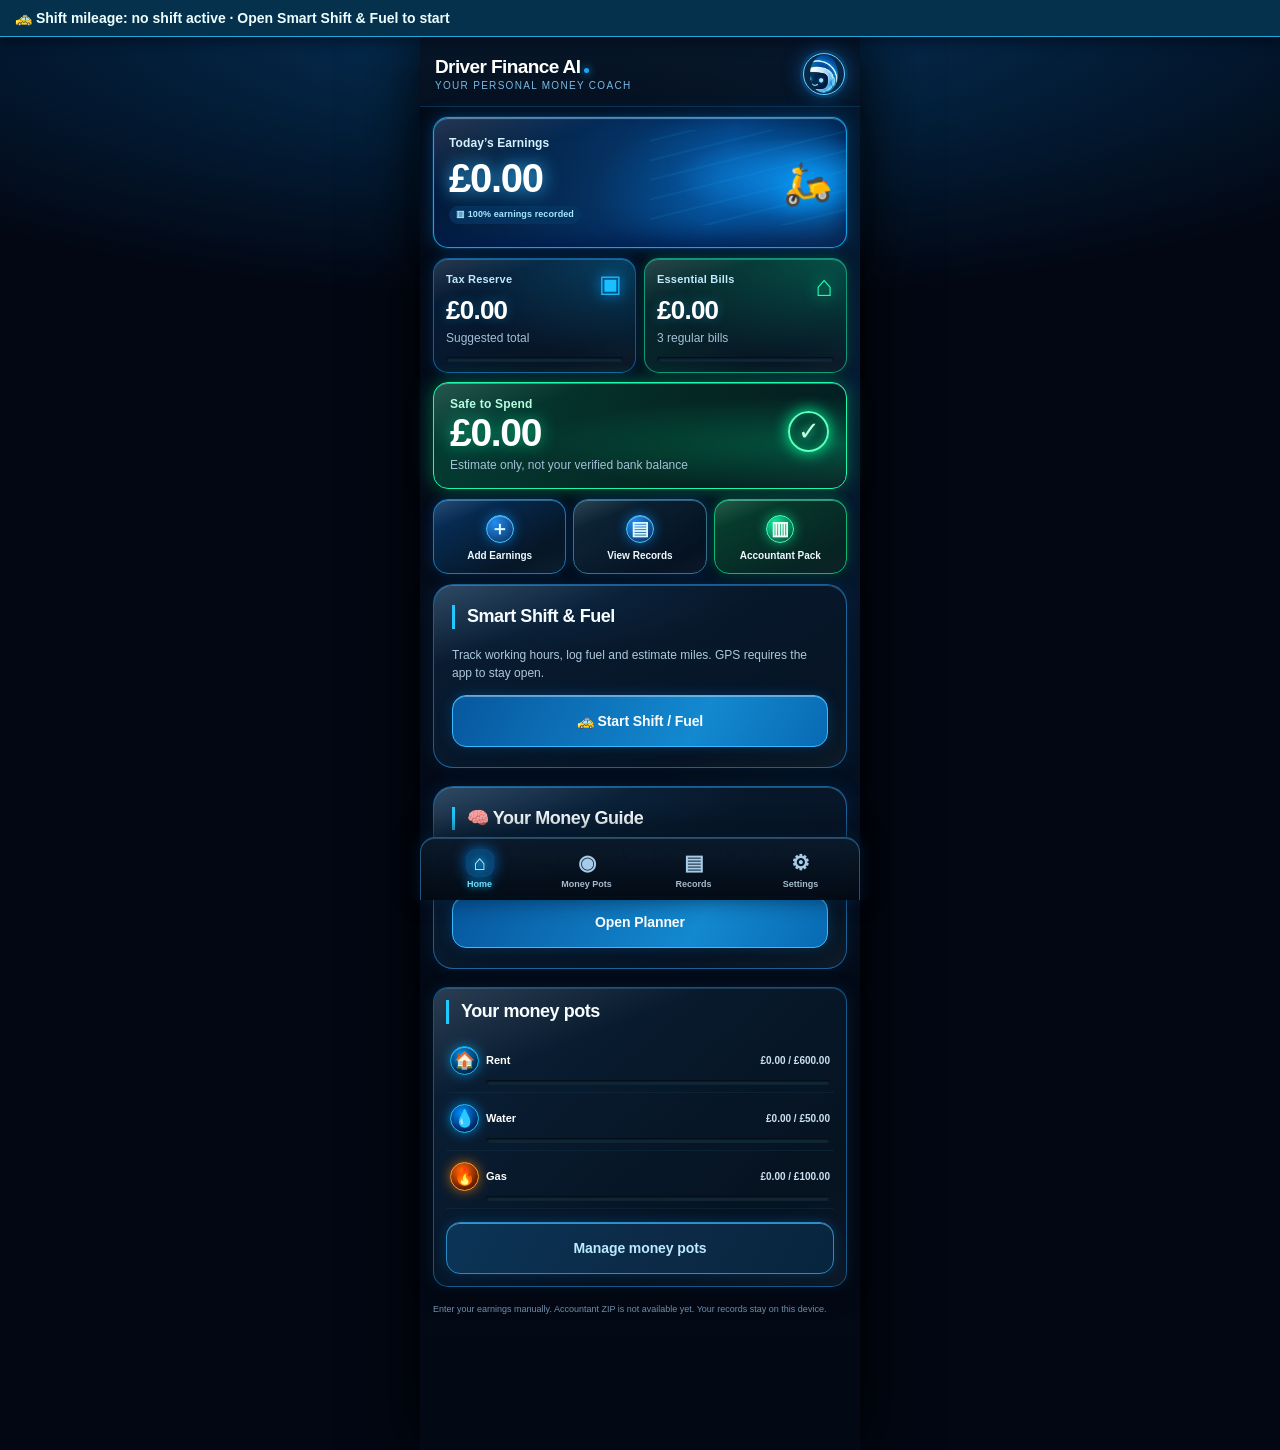
==== commit 24a865af: "Load GPS diagnostic tracker v4" ====
--- a/index.html
+++ b/index.html
@@ -44,7 +44,7 @@
 </style><link rel="stylesheet" href="./midnight-performance.css?v=20261113c"></head><body><main class="shell"><div id="header" class="header"><div class="top"><div><div class="brand">Driver Finance AI</div><div class="mutedhead">Your personal money coach</div></div><button class="robot" onclick="robot()" aria-label="Ask money coach"><img alt="Smiling AI coach" src="[data-uri]"></button></div><div class="hello" id="greeting">Good morning!</div><div class="sub" id="headsub">Your bills and tax, made simple.</div></div><div class="body" id="view"><div class="earning-hero"><small>Today’s Earnings</small><div class="big">£0.00</div></div><div class="summary-pair"><div class="card"><div class="label">Tax Reserve</div><div class="big">£0.00</div><div class="small">Suggested allocation</div></div><div class="card"><div class="label">Essential Bills</div><div class="big">£0.00</div><div class="small">Monthly progress</div></div></div><div class="safe-card"><div class="label">Safe to Spend</div><div class="big">£0.00</div></div><div class="actions"><button class="action" onclick="show('review')"><span>＋</span>Add Earnings</button><button class="action" onclick="show('records')"><span>▤</span>View Records</button><button class="action wide" onclick="show('records')"><span>▥</span>Accountant Pack</button></div><p class="footer">This file preview may disable interactive features. Open as a hosted website for full testing.</p></div><div class="nav"><button id="navhome" class="active" onclick="show('home')"><span>⌂</span>Home</button><button id="navpots" onclick="show('pots')"><span>◉</span>Money Pots</button><button id="navrecords" onclick="show('records')"><span>▤</span>Records</button><button id="navsettings" onclick="show('settings')"><span>⚙</span>Settings</button></div></main><div id="toast" class="robotToast hide"></div><script>
 const KEY='driver-finance-ai-demo-v4';const blank=()=>({earnings:[],bills:[{id:1,name:'Rent',amount:600,day:5,saved:0},{id:2,name:'Water',amount:50,day:5,saved:0},{id:3,name:'Gas',amount:100,day:5,saved:0}],taxPercent:25,taxConfirmed:0,billsConfirmed:0,workConfirmed:0,spendingConfirmed:0});let data;try{data=JSON.parse(localStorage.getItem(KEY))||blank()}catch(e){data=blank()}let step='home',candidate={},toastTimer;const money=n=>'£'+Number(n||0).toFixed(2),esc=s=>String(s??'').replace(/[&<>"']/g,c=>({'&':'&amp;','<':'&lt;','>':'&gt;','"':'&quot;',"'":'&#39;'}[c]));function save(){try{localStorage.setItem(KEY,JSON.stringify(data))}catch(e){flash('This browser cannot save locally. Export your records before closing.')}}function flash(t){const el=document.getElementById('toast');el.textContent=t;el.classList.remove('hide');clearTimeout(toastTimer);toastTimer=setTimeout(()=>el.classList.add('hide'),4800)}function robot(){flash('Hi, boss! Start with Add Earnings. I’ll help you check the amount and organise your money. My full voice coaching comes in a later version.')}function total(){return data.earnings.reduce((a,r)=>a+r.amount,0)}function estimated(){return data.earnings.reduce((a,r)=>a+r.tax,0)}function intendedBills(){return data.earnings.reduce((a,r)=>a+r.bills,0)}function spending(){return data.earnings.reduce((a,r)=>a+r.spend,0)}function changeHeader(title='Good morning!',sub='Your bills and tax, made simple.'){document.getElementById('greeting').textContent=title;document.getElementById('headsub').textContent=sub}function setNav(name){for(let n of ['home','pots','records','settings'])document.getElementById('nav'+n).classList.toggle('active',n===name)}function show(name){step=name;setNav(name);const v=document.getElementById('view');if(name==='home'){changeHeader('Good morning!','Your bills and tax overview is ready.');v.innerHTML=`<div class="earning-hero"><div class="row"><div><small>Today’s Earnings</small><div class="big">${money(data.earnings.filter(r=>r.date===new Date().toLocaleDateString('en-CA')).reduce((a,r)=>a+r.amount,0))}</div></div><div style="font-size:40px">🛵</div></div></div><div class="summary-pair"><div class="card"><div class="label">Tax Reserve</div><div class="big">${money(estimated())}</div><div class="small">Suggested total</div><div class="track" style="margin-top:9px"><div class="fill" style="width:${Math.min(100,estimated()?data.taxConfirmed/estimated()*100:0)}%;background:#17b26a"></div></div></div><div class="card"><div class="label">Essential Bills</div><div class="big">${money(intendedBills())}</div><div class="small">${data.bills.length} regular bills</div><div class="track" style="margin-top:9px"><div class="fill" style="width:${Math.min(100,data.bills.reduce((a,b)=>a+b.amount,0)?intendedBills()/data.bills.reduce((a,b)=>a+b.amount,0)*100:0)}%;background:#17b26a"></div></div></div></div><div class="safe-card"><div class="label">Safe to Spend</div><div class="big">${money(spending())}</div><div class="small">Estimate only, not your verified bank balance</div></div><div class="actions"><button class="action" onclick="show('review')"><span>＋</span>Add Earnings</button><button class="action" onclick="show('records')"><span>▤</span>View Records</button><button class="action wide" onclick="show('records')"><span>▥</span>Accountant Pack</button></div><div class="card" style="margin-top:16px"><div class="title">Your money pots</div>${data.bills.map(b=>`<div class="pot"><div class="potlabel"><span>${/rent|house|home|mortgage/i.test(b.name)?'<span class="pot-symbol house">🏠</span>':/water/i.test(b.name)?'<span class="pot-symbol water">💧</span>':/gas|heat|electric/i.test(b.name)?'<span class="pot-symbol gas">🔥</span>':'<span class="pot-symbol">◈</span>'} ${esc(b.name)}</span><span>${money(b.saved)} / ${money(b.amount)}</span></div><div class="track"><div class="fill" style="width:${Math.min(100,b.amount?b.saved/b.amount*100:0)}%;background:#17b26a"></div></div></div>`).join('')}<button class="btn secondary" onclick="show('pots')">Manage money pots</button></div><div class="footer">Enter your earnings manually. Accountant ZIP is not available yet. Your records stay on this device.</div>`}else if(name==='review'){changeHeader('Add earnings','Step 1 of 3 • Enter your earnings');v.innerHTML=`<div class="stephead"><button class="back" onclick="show('review')">‹</button><span class="stage">Enter your earnings</span></div><div class="card"><label class="inputlabel" for="platform">Delivery platform</label><select id="platform" class="field"><option>Uber Eats</option><option>Deliveroo</option><option>Just Eat</option><option>Other</option></select><label class="inputlabel" for="date">Earnings date</label><input class="field" id="date" type="date" value="${new Date().toLocaleDateString('en-CA')}"><label class="inputlabel" for="amount">Earnings amount (£)</label><input class="field" id="amount" type="number" min="0.01" step="0.01" placeholder="e.g. 124.00"><div class="hint">Enter the amount earned for this period, not a duplicate payout already recorded. Check platform fees and the reporting period before confirming.</div><button class="btn" onclick="goAllocate()">Calculate money pots →</button></div>`}else if(name==='allocate'){changeHeader('Smart Money Pots','Step 2 of 3 • Review suggestions');let a=candidate;v.innerHTML=`<div class="stephead"><button class="back" onclick="show('review')">‹</button><span class="stage">Review allocation</span></div><div class="card"><div class="label">Earnings to organise</div><div class="big">${money(a.amount)}</div><div class="line"></div><div class="alloc"><div>🛡️ <b>Estimated tax reserve</b><small>${data.taxPercent}% planning rate</small></div><b>${money(a.tax)}</b></div><div class="alloc"><div>🏠 <b>Essential bills</b><small>Suggested contribution</small></div><b>${money(a.bills)}</b></div><div class="alloc"><div>🚗 <b>Work expenses</b><small>Tracked separately for now</small></div><b>${money(a.work)}</b></div><div class="line"></div><div class="alloc"><div>💚 <b>Suggested available to spend</b></div><b class="green">${money(a.spend)}</b></div><div class="hint">A planning estimate only. Tax depends on taxable profit, other income, allowances and accounting method. Nothing has been physically transferred or saved.</div><button class="btn green" onclick="confirmEarning()">Confirm & save earnings</button></div>`}else if(name==='done'){changeHeader('Nice work!','Step 3 of 3 • Entry recorded');v.innerHTML=`<div class="card" style="text-align:center;padding:34px 18px"><div style="font-size:58px">✅</div><div class="title">Earnings recorded!</div><div class="big">${money(candidate.amount)}</div><p class="small">Your entry and suggested allocations have been added to the dashboard.</p><button class="btn" onclick="show('home')">Back to Dashboard</button></div><div class="hint">Remember: suggested allocations are not bank transfers. Confirm actual reserved balances in Money Pots.</div>`}else if(name==='pots'){changeHeader('Money Pots','Track what is planned versus actually set aside');v.innerHTML=`<div class="card"><div class="title">Suggested reserves</div><div class="alloc"><span>Estimated tax</span><b>${money(estimated())}</b></div><div class="alloc"><span>Essential bills</span><b>${money(intendedBills())}</b></div><div class="line"></div><div class="title">Actually set aside</div><label class="inputlabel">Tax savings confirmed (£)</label><input id="taxactual" class="field" type="number" min="0" step="0.01" value="${data.taxConfirmed}"><button class="btn secondary" style="margin-top:10px" onclick="data.taxConfirmed=Math.max(0,Number(document.getElementById('taxactual').value)||0);save();flash('Tax balance updated from your confirmation.')">Update confirmed tax balance</button></div><div class="card"><div class="title">Bills & due dates</div>${data.bills.map(b=>`<div class="billitem"><div class="row"><b>${esc(b.name)}</b><b>${money(b.amount)}</b></div><div class="mini">Due on the ${b.day}${b.day===1?'st':b.day===2?'nd':b.day===3?'rd':'th'} of each month</div><div class="mini">Confirmed reserved: ${money(b.saved)} · Remaining: ${money(Math.max(0,b.amount-b.saved))}</div><div class="track" style="margin:8px 0"><div class="fill" style="width:${Math.min(100,b.amount?b.saved/b.amount*100:0)}%;background:#12aa85"></div></div><button class="btn secondary" onclick="editBill(${b.id})" style="padding:9px;min-height:35px">Update this bill</button></div>`).join('')}<button class="btn ghost" onclick="addBill()" style="margin-top:14px">+ Add a bill</button></div>`}else if(name==='records'){changeHeader('Your records','Confirmed earnings history');v.innerHTML=`<div class="card"><div class="title">Earnings history</div>${data.earnings.length?data.earnings.slice().reverse().map(r=>`<div class="billitem"><div class="row"><div><b>${esc(r.platform)}</b><div class="mini">${esc(r.date)}</div></div><b>${money(r.amount)}</b></div><div class="mini">Suggested tax ${money(r.tax)} • Bills ${money(r.bills)} • Spend ${money(r.spend)}</div></div>`).join(''):'<p class="small">No earnings entered yet. Add your first screenshot from Home.</p>'}<button class="btn secondary" onclick="exportCsv()" style="margin-top:15px">Export earnings CSV</button></div><div class="hint">Receipt scanning and accountant ZIP export are planned for the next development stage.</div>`}else if(name==='settings'){changeHeader('Settings','Your planning preferences');v.innerHTML=`<div class="card"><div class="title">Tax planning estimate</div><label class="inputlabel">Reserve percentage</label><input class="field" id="taxrate" type="number" min="0" max="80" step="1" value="${data.taxPercent}"><div class="hint">This percentage is a configurable budgeting assumption, not a personalised tax calculation or tax advice.</div><button class="btn" onclick="updateRate()">Save planning rate</button></div><div class="card"><div class="title">Your data</div><p class="small">The demo saves records only in this browser on this device. Clearing browser data can delete them. It is not suitable as your sole accounting record.</p><button class="btn secondary" onclick="exportCsv()">Download earnings CSV</button><button class="btn ghost" style="margin-top:10px" onclick="resetDemo()">Reset demo data</button></div>`} }
 function goAllocate(){let amount=Number(document.getElementById('amount').value),date=document.getElementById('date').value,platform=document.getElementById('platform').value;if(!(amount>0)||!Number.isFinite(amount)||!date){flash('Enter a valid date and a positive earnings amount.');return}if(data.earnings.some(r=>r.platform===platform&&r.date===date&&Math.abs(r.amount-amount)<.01)){flash('Possible duplicate: this platform, date, and amount are already recorded.');return}let tax=Math.round(amount*data.taxPercent)/100;let billNeed=data.bills.reduce((a,b)=>a+Math.max(0,b.amount-b.saved),0);let bills=Math.min(amount-tax,Math.max(0,Math.round((amount-tax)*.55*100)/100),billNeed);candidate={amount,date,platform,tax,bills,work:0,spend:Math.round((amount-tax-bills)*100)/100};show('allocate')}function confirmEarning(){data.earnings.push({...candidate,id:Date.now()});save();show('done')}function updateRate(){const p=Number(document.getElementById('taxrate').value);if(!Number.isFinite(p)||p<0||p>80){flash('Choose a rate between 0 and 80%.');return}data.taxPercent=p;save();flash('Tax planning rate saved. Existing records remain unchanged.')}function editBill(id){const b=data.bills.find(x=>x.id===id);if(!b)return;let a=prompt('Monthly bill amount (£)',b.amount);if(a===null)return;let amt=Number(a);if(!Number.isFinite(amt)||amt<0){flash('Invalid amount');return}let d=prompt('Day of month (1–28)',b.day);if(d===null)return;let day=Number(d);if(!Number.isInteger(day)||day<1||day>28){flash('Use a day from 1 to 28');return}let s=prompt('How much have you ACTUALLY set aside (£)?',b.saved);if(s===null)return;let saved=Number(s);if(!Number.isFinite(saved)||saved<0){flash('Invalid saved amount');return}Object.assign(b,{amount:amt,day,saved});save();show('pots')}function addBill(){const name=prompt('Bill name (e.g. Council tax)');if(!name?.trim())return;let amount=Number(prompt('Monthly amount (£)','50'));let day=Number(prompt('Day of month (1–28)','5'));if(!Number.isFinite(amount)||amount<0||!Number.isInteger(day)||day<1||day>28){flash('Enter a valid amount and day (1–28)');return}data.bills.push({id:Date.now(),name:name.trim(),amount,day,saved:0});save();show('pots')}function exportCsv(){const heads=['Date','Platform','Earnings GBP','Suggested Tax GBP','Suggested Bills GBP','Suggested Work GBP','Suggested Spend GBP'];const rows=data.earnings.map(r=>[r.date,r.platform,r.amount,r.tax,r.bills,r.work,r.spend]);const csv=[heads,...rows].map(r=>r.map(c=>'"'+String(c).replace(/"/g,'""')+'"').join(',')).join('\r\n');const blob=new Blob([csv],{type:'text/csv;charset=utf-8;'}),url=URL.createObjectURL(blob),a=document.createElement('a');a.href=url;a.download='driver-finance-ai-earnings.csv';a.click();setTimeout(()=>URL.revokeObjectURL(url),1000)}function resetDemo(){if(confirm('Delete all records and reset this demo?')){data=blank();save();show('home')}}try{show('home')}catch(e){document.getElementById('view').insertAdjacentHTML('afterbegin','<div class="hint">Some interactive features are unavailable in this file viewer. Please open in Safari.</div>')}
-</script><script src="./smart-shift.js?v=2"></script><script src="./smart-money.js?v=2"></script><script>if('serviceWorker' in navigator){window.addEventListener('load',function(){navigator.serviceWorker.register('./service-worker.js').catch(function(){})})}</script><script>
+</script><script src="./smart-shift.js?v=4"></script><script src="./smart-money.js?v=3"></script><script>if('serviceWorker' in navigator){window.addEventListener('load',function(){navigator.serviceWorker.register('./service-worker.js').catch(function(){})})}</script><script>
 /* Safe PWA update checks: never clear local storage or delete records. */
 (function(){
   if (!('serviceWorker' in navigator)) return;
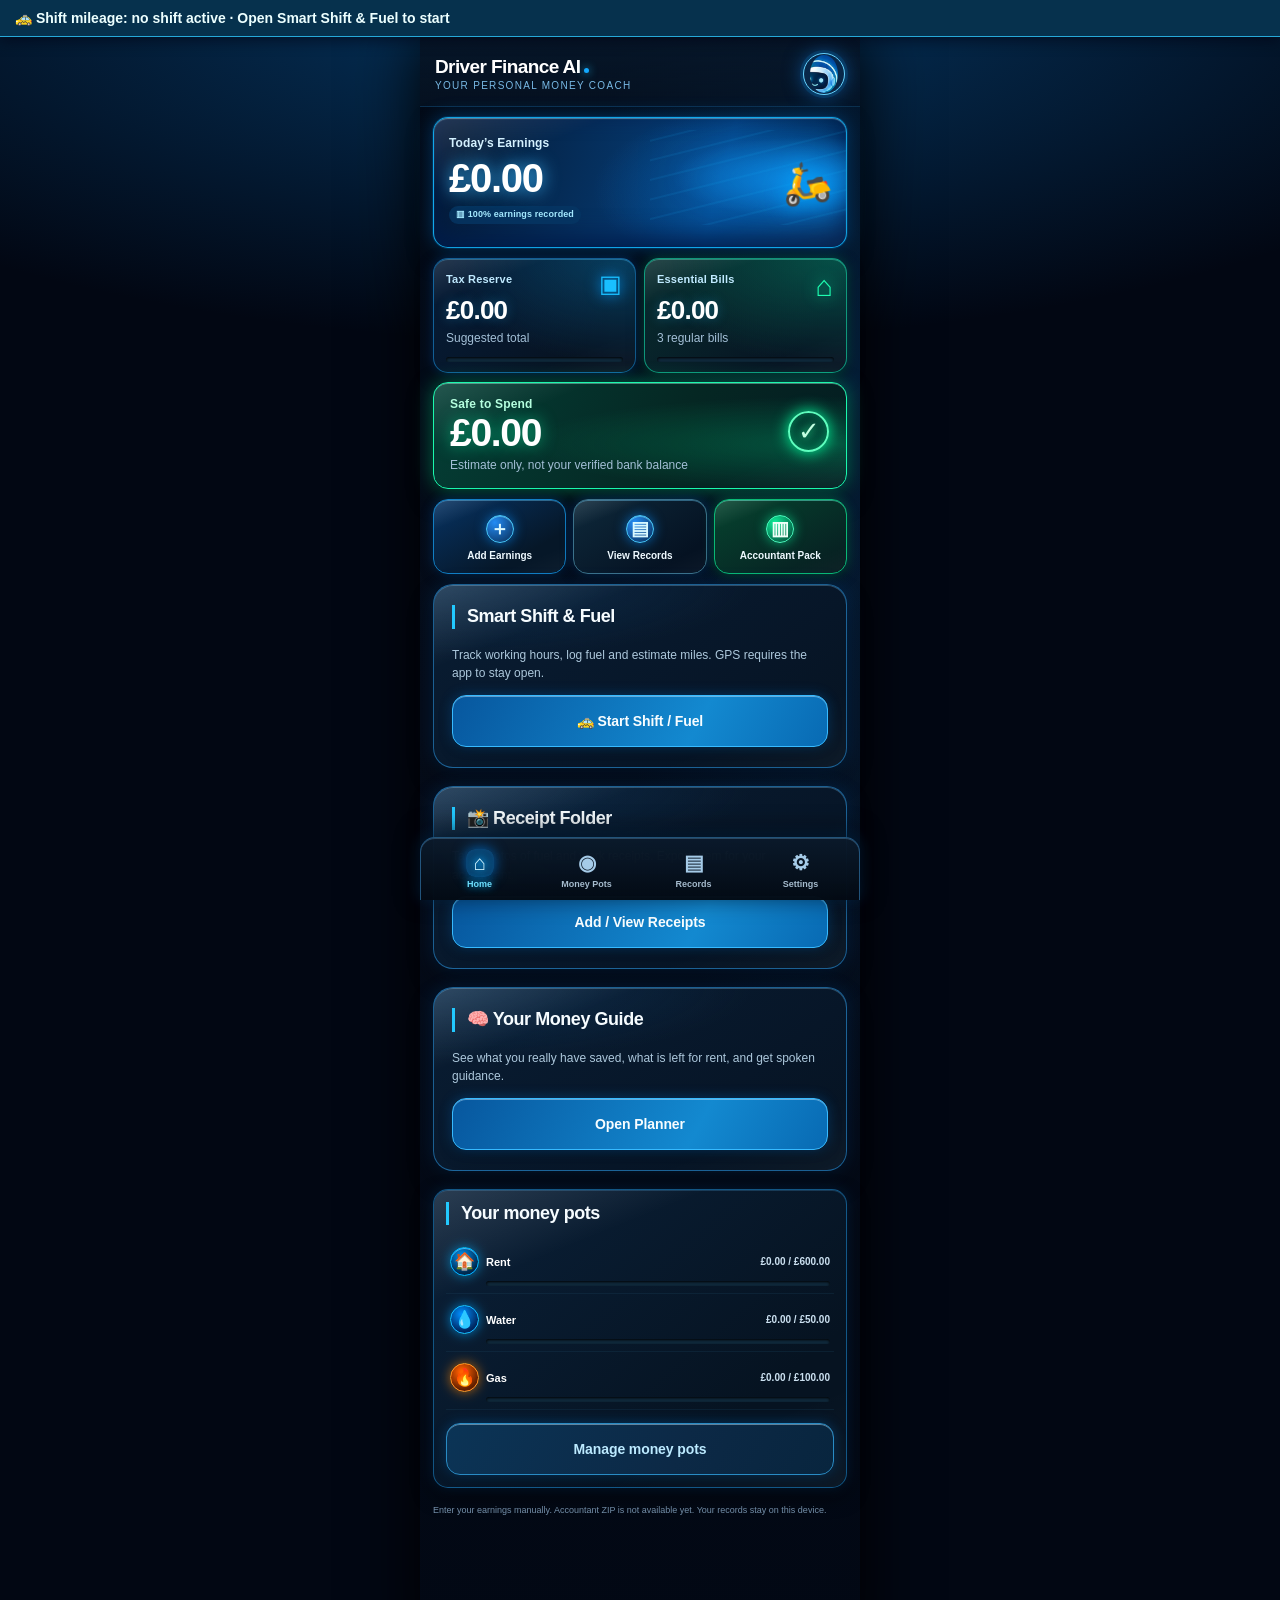
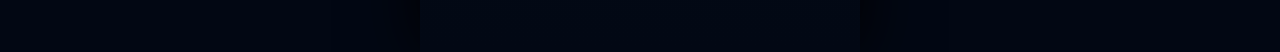
==== commit 884eb2b3: "Show receipt camera and photo library in Driver Finance AI" ====
--- a/index.html
+++ b/index.html
@@ -44,7 +44,7 @@
 </style><link rel="stylesheet" href="./midnight-performance.css?v=20261113c"></head><body><main class="shell"><div id="header" class="header"><div class="top"><div><div class="brand">Driver Finance AI</div><div class="mutedhead">Your personal money coach</div></div><button class="robot" onclick="robot()" aria-label="Ask money coach"><img alt="Smiling AI coach" src="[data-uri]"></button></div><div class="hello" id="greeting">Good morning!</div><div class="sub" id="headsub">Your bills and tax, made simple.</div></div><div class="body" id="view"><div class="earning-hero"><small>Today’s Earnings</small><div class="big">£0.00</div></div><div class="summary-pair"><div class="card"><div class="label">Tax Reserve</div><div class="big">£0.00</div><div class="small">Suggested allocation</div></div><div class="card"><div class="label">Essential Bills</div><div class="big">£0.00</div><div class="small">Monthly progress</div></div></div><div class="safe-card"><div class="label">Safe to Spend</div><div class="big">£0.00</div></div><div class="actions"><button class="action" onclick="show('review')"><span>＋</span>Add Earnings</button><button class="action" onclick="show('records')"><span>▤</span>View Records</button><button class="action wide" onclick="show('records')"><span>▥</span>Accountant Pack</button></div><p class="footer">This file preview may disable interactive features. Open as a hosted website for full testing.</p></div><div class="nav"><button id="navhome" class="active" onclick="show('home')"><span>⌂</span>Home</button><button id="navpots" onclick="show('pots')"><span>◉</span>Money Pots</button><button id="navrecords" onclick="show('records')"><span>▤</span>Records</button><button id="navsettings" onclick="show('settings')"><span>⚙</span>Settings</button></div></main><div id="toast" class="robotToast hide"></div><script>
 const KEY='driver-finance-ai-demo-v4';const blank=()=>({earnings:[],bills:[{id:1,name:'Rent',amount:600,day:5,saved:0},{id:2,name:'Water',amount:50,day:5,saved:0},{id:3,name:'Gas',amount:100,day:5,saved:0}],taxPercent:25,taxConfirmed:0,billsConfirmed:0,workConfirmed:0,spendingConfirmed:0});let data;try{data=JSON.parse(localStorage.getItem(KEY))||blank()}catch(e){data=blank()}let step='home',candidate={},toastTimer;const money=n=>'£'+Number(n||0).toFixed(2),esc=s=>String(s??'').replace(/[&<>"']/g,c=>({'&':'&amp;','<':'&lt;','>':'&gt;','"':'&quot;',"'":'&#39;'}[c]));function save(){try{localStorage.setItem(KEY,JSON.stringify(data))}catch(e){flash('This browser cannot save locally. Export your records before closing.')}}function flash(t){const el=document.getElementById('toast');el.textContent=t;el.classList.remove('hide');clearTimeout(toastTimer);toastTimer=setTimeout(()=>el.classList.add('hide'),4800)}function robot(){flash('Hi, boss! Start with Add Earnings. I’ll help you check the amount and organise your money. My full voice coaching comes in a later version.')}function total(){return data.earnings.reduce((a,r)=>a+r.amount,0)}function estimated(){return data.earnings.reduce((a,r)=>a+r.tax,0)}function intendedBills(){return data.earnings.reduce((a,r)=>a+r.bills,0)}function spending(){return data.earnings.reduce((a,r)=>a+r.spend,0)}function changeHeader(title='Good morning!',sub='Your bills and tax, made simple.'){document.getElementById('greeting').textContent=title;document.getElementById('headsub').textContent=sub}function setNav(name){for(let n of ['home','pots','records','settings'])document.getElementById('nav'+n).classList.toggle('active',n===name)}function show(name){step=name;setNav(name);const v=document.getElementById('view');if(name==='home'){changeHeader('Good morning!','Your bills and tax overview is ready.');v.innerHTML=`<div class="earning-hero"><div class="row"><div><small>Today’s Earnings</small><div class="big">${money(data.earnings.filter(r=>r.date===new Date().toLocaleDateString('en-CA')).reduce((a,r)=>a+r.amount,0))}</div></div><div style="font-size:40px">🛵</div></div></div><div class="summary-pair"><div class="card"><div class="label">Tax Reserve</div><div class="big">${money(estimated())}</div><div class="small">Suggested total</div><div class="track" style="margin-top:9px"><div class="fill" style="width:${Math.min(100,estimated()?data.taxConfirmed/estimated()*100:0)}%;background:#17b26a"></div></div></div><div class="card"><div class="label">Essential Bills</div><div class="big">${money(intendedBills())}</div><div class="small">${data.bills.length} regular bills</div><div class="track" style="margin-top:9px"><div class="fill" style="width:${Math.min(100,data.bills.reduce((a,b)=>a+b.amount,0)?intendedBills()/data.bills.reduce((a,b)=>a+b.amount,0)*100:0)}%;background:#17b26a"></div></div></div></div><div class="safe-card"><div class="label">Safe to Spend</div><div class="big">${money(spending())}</div><div class="small">Estimate only, not your verified bank balance</div></div><div class="actions"><button class="action" onclick="show('review')"><span>＋</span>Add Earnings</button><button class="action" onclick="show('records')"><span>▤</span>View Records</button><button class="action wide" onclick="show('records')"><span>▥</span>Accountant Pack</button></div><div class="card" style="margin-top:16px"><div class="title">Your money pots</div>${data.bills.map(b=>`<div class="pot"><div class="potlabel"><span>${/rent|house|home|mortgage/i.test(b.name)?'<span class="pot-symbol house">🏠</span>':/water/i.test(b.name)?'<span class="pot-symbol water">💧</span>':/gas|heat|electric/i.test(b.name)?'<span class="pot-symbol gas">🔥</span>':'<span class="pot-symbol">◈</span>'} ${esc(b.name)}</span><span>${money(b.saved)} / ${money(b.amount)}</span></div><div class="track"><div class="fill" style="width:${Math.min(100,b.amount?b.saved/b.amount*100:0)}%;background:#17b26a"></div></div></div>`).join('')}<button class="btn secondary" onclick="show('pots')">Manage money pots</button></div><div class="footer">Enter your earnings manually. Accountant ZIP is not available yet. Your records stay on this device.</div>`}else if(name==='review'){changeHeader('Add earnings','Step 1 of 3 • Enter your earnings');v.innerHTML=`<div class="stephead"><button class="back" onclick="show('review')">‹</button><span class="stage">Enter your earnings</span></div><div class="card"><label class="inputlabel" for="platform">Delivery platform</label><select id="platform" class="field"><option>Uber Eats</option><option>Deliveroo</option><option>Just Eat</option><option>Other</option></select><label class="inputlabel" for="date">Earnings date</label><input class="field" id="date" type="date" value="${new Date().toLocaleDateString('en-CA')}"><label class="inputlabel" for="amount">Earnings amount (£)</label><input class="field" id="amount" type="number" min="0.01" step="0.01" placeholder="e.g. 124.00"><div class="hint">Enter the amount earned for this period, not a duplicate payout already recorded. Check platform fees and the reporting period before confirming.</div><button class="btn" onclick="goAllocate()">Calculate money pots →</button></div>`}else if(name==='allocate'){changeHeader('Smart Money Pots','Step 2 of 3 • Review suggestions');let a=candidate;v.innerHTML=`<div class="stephead"><button class="back" onclick="show('review')">‹</button><span class="stage">Review allocation</span></div><div class="card"><div class="label">Earnings to organise</div><div class="big">${money(a.amount)}</div><div class="line"></div><div class="alloc"><div>🛡️ <b>Estimated tax reserve</b><small>${data.taxPercent}% planning rate</small></div><b>${money(a.tax)}</b></div><div class="alloc"><div>🏠 <b>Essential bills</b><small>Suggested contribution</small></div><b>${money(a.bills)}</b></div><div class="alloc"><div>🚗 <b>Work expenses</b><small>Tracked separately for now</small></div><b>${money(a.work)}</b></div><div class="line"></div><div class="alloc"><div>💚 <b>Suggested available to spend</b></div><b class="green">${money(a.spend)}</b></div><div class="hint">A planning estimate only. Tax depends on taxable profit, other income, allowances and accounting method. Nothing has been physically transferred or saved.</div><button class="btn green" onclick="confirmEarning()">Confirm & save earnings</button></div>`}else if(name==='done'){changeHeader('Nice work!','Step 3 of 3 • Entry recorded');v.innerHTML=`<div class="card" style="text-align:center;padding:34px 18px"><div style="font-size:58px">✅</div><div class="title">Earnings recorded!</div><div class="big">${money(candidate.amount)}</div><p class="small">Your entry and suggested allocations have been added to the dashboard.</p><button class="btn" onclick="show('home')">Back to Dashboard</button></div><div class="hint">Remember: suggested allocations are not bank transfers. Confirm actual reserved balances in Money Pots.</div>`}else if(name==='pots'){changeHeader('Money Pots','Track what is planned versus actually set aside');v.innerHTML=`<div class="card"><div class="title">Suggested reserves</div><div class="alloc"><span>Estimated tax</span><b>${money(estimated())}</b></div><div class="alloc"><span>Essential bills</span><b>${money(intendedBills())}</b></div><div class="line"></div><div class="title">Actually set aside</div><label class="inputlabel">Tax savings confirmed (£)</label><input id="taxactual" class="field" type="number" min="0" step="0.01" value="${data.taxConfirmed}"><button class="btn secondary" style="margin-top:10px" onclick="data.taxConfirmed=Math.max(0,Number(document.getElementById('taxactual').value)||0);save();flash('Tax balance updated from your confirmation.')">Update confirmed tax balance</button></div><div class="card"><div class="title">Bills & due dates</div>${data.bills.map(b=>`<div class="billitem"><div class="row"><b>${esc(b.name)}</b><b>${money(b.amount)}</b></div><div class="mini">Due on the ${b.day}${b.day===1?'st':b.day===2?'nd':b.day===3?'rd':'th'} of each month</div><div class="mini">Confirmed reserved: ${money(b.saved)} · Remaining: ${money(Math.max(0,b.amount-b.saved))}</div><div class="track" style="margin:8px 0"><div class="fill" style="width:${Math.min(100,b.amount?b.saved/b.amount*100:0)}%;background:#12aa85"></div></div><button class="btn secondary" onclick="editBill(${b.id})" style="padding:9px;min-height:35px">Update this bill</button></div>`).join('')}<button class="btn ghost" onclick="addBill()" style="margin-top:14px">+ Add a bill</button></div>`}else if(name==='records'){changeHeader('Your records','Confirmed earnings history');v.innerHTML=`<div class="card"><div class="title">Earnings history</div>${data.earnings.length?data.earnings.slice().reverse().map(r=>`<div class="billitem"><div class="row"><div><b>${esc(r.platform)}</b><div class="mini">${esc(r.date)}</div></div><b>${money(r.amount)}</b></div><div class="mini">Suggested tax ${money(r.tax)} • Bills ${money(r.bills)} • Spend ${money(r.spend)}</div></div>`).join(''):'<p class="small">No earnings entered yet. Add your first screenshot from Home.</p>'}<button class="btn secondary" onclick="exportCsv()" style="margin-top:15px">Export earnings CSV</button></div><div class="hint">Receipt scanning and accountant ZIP export are planned for the next development stage.</div>`}else if(name==='settings'){changeHeader('Settings','Your planning preferences');v.innerHTML=`<div class="card"><div class="title">Tax planning estimate</div><label class="inputlabel">Reserve percentage</label><input class="field" id="taxrate" type="number" min="0" max="80" step="1" value="${data.taxPercent}"><div class="hint">This percentage is a configurable budgeting assumption, not a personalised tax calculation or tax advice.</div><button class="btn" onclick="updateRate()">Save planning rate</button></div><div class="card"><div class="title">Your data</div><p class="small">The demo saves records only in this browser on this device. Clearing browser data can delete them. It is not suitable as your sole accounting record.</p><button class="btn secondary" onclick="exportCsv()">Download earnings CSV</button><button class="btn ghost" style="margin-top:10px" onclick="resetDemo()">Reset demo data</button></div>`} }
 function goAllocate(){let amount=Number(document.getElementById('amount').value),date=document.getElementById('date').value,platform=document.getElementById('platform').value;if(!(amount>0)||!Number.isFinite(amount)||!date){flash('Enter a valid date and a positive earnings amount.');return}if(data.earnings.some(r=>r.platform===platform&&r.date===date&&Math.abs(r.amount-amount)<.01)){flash('Possible duplicate: this platform, date, and amount are already recorded.');return}let tax=Math.round(amount*data.taxPercent)/100;let billNeed=data.bills.reduce((a,b)=>a+Math.max(0,b.amount-b.saved),0);let bills=Math.min(amount-tax,Math.max(0,Math.round((amount-tax)*.55*100)/100),billNeed);candidate={amount,date,platform,tax,bills,work:0,spend:Math.round((amount-tax-bills)*100)/100};show('allocate')}function confirmEarning(){data.earnings.push({...candidate,id:Date.now()});save();show('done')}function updateRate(){const p=Number(document.getElementById('taxrate').value);if(!Number.isFinite(p)||p<0||p>80){flash('Choose a rate between 0 and 80%.');return}data.taxPercent=p;save();flash('Tax planning rate saved. Existing records remain unchanged.')}function editBill(id){const b=data.bills.find(x=>x.id===id);if(!b)return;let a=prompt('Monthly bill amount (£)',b.amount);if(a===null)return;let amt=Number(a);if(!Number.isFinite(amt)||amt<0){flash('Invalid amount');return}let d=prompt('Day of month (1–28)',b.day);if(d===null)return;let day=Number(d);if(!Number.isInteger(day)||day<1||day>28){flash('Use a day from 1 to 28');return}let s=prompt('How much have you ACTUALLY set aside (£)?',b.saved);if(s===null)return;let saved=Number(s);if(!Number.isFinite(saved)||saved<0){flash('Invalid saved amount');return}Object.assign(b,{amount:amt,day,saved});save();show('pots')}function addBill(){const name=prompt('Bill name (e.g. Council tax)');if(!name?.trim())return;let amount=Number(prompt('Monthly amount (£)','50'));let day=Number(prompt('Day of month (1–28)','5'));if(!Number.isFinite(amount)||amount<0||!Number.isInteger(day)||day<1||day>28){flash('Enter a valid amount and day (1–28)');return}data.bills.push({id:Date.now(),name:name.trim(),amount,day,saved:0});save();show('pots')}function exportCsv(){const heads=['Date','Platform','Earnings GBP','Suggested Tax GBP','Suggested Bills GBP','Suggested Work GBP','Suggested Spend GBP'];const rows=data.earnings.map(r=>[r.date,r.platform,r.amount,r.tax,r.bills,r.work,r.spend]);const csv=[heads,...rows].map(r=>r.map(c=>'"'+String(c).replace(/"/g,'""')+'"').join(',')).join('\r\n');const blob=new Blob([csv],{type:'text/csv;charset=utf-8;'}),url=URL.createObjectURL(blob),a=document.createElement('a');a.href=url;a.download='driver-finance-ai-earnings.csv';a.click();setTimeout(()=>URL.revokeObjectURL(url),1000)}function resetDemo(){if(confirm('Delete all records and reset this demo?')){data=blank();save();show('home')}}try{show('home')}catch(e){document.getElementById('view').insertAdjacentHTML('afterbegin','<div class="hint">Some interactive features are unavailable in this file viewer. Please open in Safari.</div>')}
-</script><script src="./smart-shift.js?v=4"></script><script src="./smart-money.js?v=3"></script><script>if('serviceWorker' in navigator){window.addEventListener('load',function(){navigator.serviceWorker.register('./service-worker.js').catch(function(){})})}</script><script>
+</script><script src="./smart-shift.js?v=4"></script><script src="./smart-money.js?v=3"></script><script src="./receipts.js?v=1"></script><script>if('serviceWorker' in navigator){window.addEventListener('load',function(){navigator.serviceWorker.register('./service-worker.js').catch(function(){})})}</script><script>
 /* Safe PWA update checks: never clear local storage or delete records. */
 (function(){
   if (!('serviceWorker' in navigator)) return;
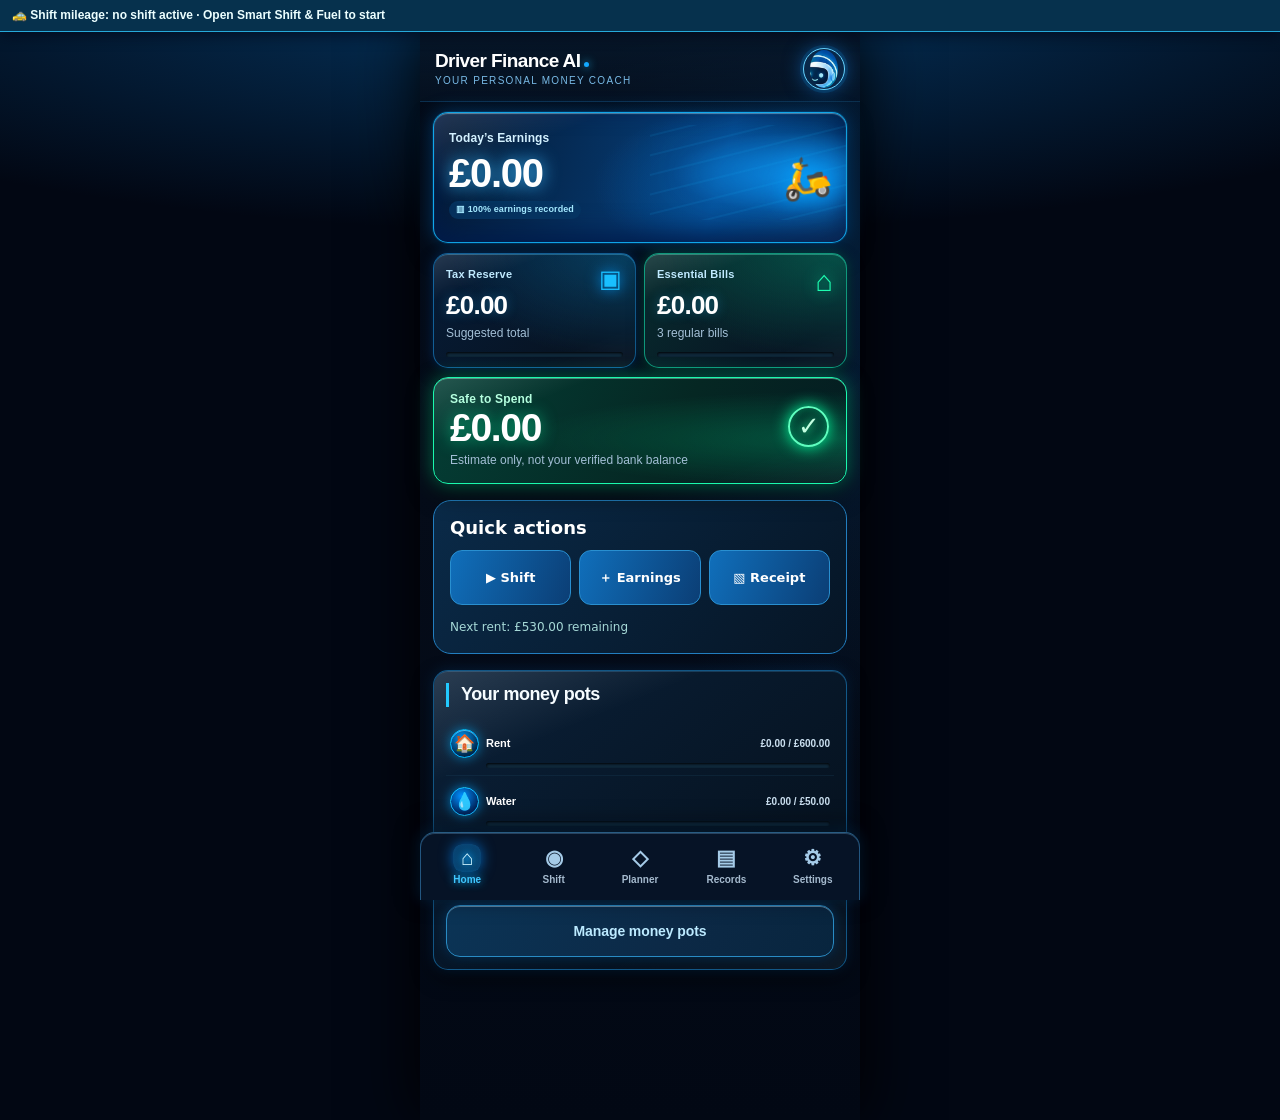
==== commit 86eb01ba: "Activate premium compact dashboard and five-tab layout" ====
--- a/index.html
+++ b/index.html
@@ -44,7 +44,7 @@
 </style><link rel="stylesheet" href="./midnight-performance.css?v=20261113c"></head><body><main class="shell"><div id="header" class="header"><div class="top"><div><div class="brand">Driver Finance AI</div><div class="mutedhead">Your personal money coach</div></div><button class="robot" onclick="robot()" aria-label="Ask money coach"><img alt="Smiling AI coach" src="[data-uri]"></button></div><div class="hello" id="greeting">Good morning!</div><div class="sub" id="headsub">Your bills and tax, made simple.</div></div><div class="body" id="view"><div class="earning-hero"><small>Today’s Earnings</small><div class="big">£0.00</div></div><div class="summary-pair"><div class="card"><div class="label">Tax Reserve</div><div class="big">£0.00</div><div class="small">Suggested allocation</div></div><div class="card"><div class="label">Essential Bills</div><div class="big">£0.00</div><div class="small">Monthly progress</div></div></div><div class="safe-card"><div class="label">Safe to Spend</div><div class="big">£0.00</div></div><div class="actions"><button class="action" onclick="show('review')"><span>＋</span>Add Earnings</button><button class="action" onclick="show('records')"><span>▤</span>View Records</button><button class="action wide" onclick="show('records')"><span>▥</span>Accountant Pack</button></div><p class="footer">This file preview may disable interactive features. Open as a hosted website for full testing.</p></div><div class="nav"><button id="navhome" class="active" onclick="show('home')"><span>⌂</span>Home</button><button id="navpots" onclick="show('pots')"><span>◉</span>Money Pots</button><button id="navrecords" onclick="show('records')"><span>▤</span>Records</button><button id="navsettings" onclick="show('settings')"><span>⚙</span>Settings</button></div></main><div id="toast" class="robotToast hide"></div><script>
 const KEY='driver-finance-ai-demo-v4';const blank=()=>({earnings:[],bills:[{id:1,name:'Rent',amount:600,day:5,saved:0},{id:2,name:'Water',amount:50,day:5,saved:0},{id:3,name:'Gas',amount:100,day:5,saved:0}],taxPercent:25,taxConfirmed:0,billsConfirmed:0,workConfirmed:0,spendingConfirmed:0});let data;try{data=JSON.parse(localStorage.getItem(KEY))||blank()}catch(e){data=blank()}let step='home',candidate={},toastTimer;const money=n=>'£'+Number(n||0).toFixed(2),esc=s=>String(s??'').replace(/[&<>"']/g,c=>({'&':'&amp;','<':'&lt;','>':'&gt;','"':'&quot;',"'":'&#39;'}[c]));function save(){try{localStorage.setItem(KEY,JSON.stringify(data))}catch(e){flash('This browser cannot save locally. Export your records before closing.')}}function flash(t){const el=document.getElementById('toast');el.textContent=t;el.classList.remove('hide');clearTimeout(toastTimer);toastTimer=setTimeout(()=>el.classList.add('hide'),4800)}function robot(){flash('Hi, boss! Start with Add Earnings. I’ll help you check the amount and organise your money. My full voice coaching comes in a later version.')}function total(){return data.earnings.reduce((a,r)=>a+r.amount,0)}function estimated(){return data.earnings.reduce((a,r)=>a+r.tax,0)}function intendedBills(){return data.earnings.reduce((a,r)=>a+r.bills,0)}function spending(){return data.earnings.reduce((a,r)=>a+r.spend,0)}function changeHeader(title='Good morning!',sub='Your bills and tax, made simple.'){document.getElementById('greeting').textContent=title;document.getElementById('headsub').textContent=sub}function setNav(name){for(let n of ['home','pots','records','settings'])document.getElementById('nav'+n).classList.toggle('active',n===name)}function show(name){step=name;setNav(name);const v=document.getElementById('view');if(name==='home'){changeHeader('Good morning!','Your bills and tax overview is ready.');v.innerHTML=`<div class="earning-hero"><div class="row"><div><small>Today’s Earnings</small><div class="big">${money(data.earnings.filter(r=>r.date===new Date().toLocaleDateString('en-CA')).reduce((a,r)=>a+r.amount,0))}</div></div><div style="font-size:40px">🛵</div></div></div><div class="summary-pair"><div class="card"><div class="label">Tax Reserve</div><div class="big">${money(estimated())}</div><div class="small">Suggested total</div><div class="track" style="margin-top:9px"><div class="fill" style="width:${Math.min(100,estimated()?data.taxConfirmed/estimated()*100:0)}%;background:#17b26a"></div></div></div><div class="card"><div class="label">Essential Bills</div><div class="big">${money(intendedBills())}</div><div class="small">${data.bills.length} regular bills</div><div class="track" style="margin-top:9px"><div class="fill" style="width:${Math.min(100,data.bills.reduce((a,b)=>a+b.amount,0)?intendedBills()/data.bills.reduce((a,b)=>a+b.amount,0)*100:0)}%;background:#17b26a"></div></div></div></div><div class="safe-card"><div class="label">Safe to Spend</div><div class="big">${money(spending())}</div><div class="small">Estimate only, not your verified bank balance</div></div><div class="actions"><button class="action" onclick="show('review')"><span>＋</span>Add Earnings</button><button class="action" onclick="show('records')"><span>▤</span>View Records</button><button class="action wide" onclick="show('records')"><span>▥</span>Accountant Pack</button></div><div class="card" style="margin-top:16px"><div class="title">Your money pots</div>${data.bills.map(b=>`<div class="pot"><div class="potlabel"><span>${/rent|house|home|mortgage/i.test(b.name)?'<span class="pot-symbol house">🏠</span>':/water/i.test(b.name)?'<span class="pot-symbol water">💧</span>':/gas|heat|electric/i.test(b.name)?'<span class="pot-symbol gas">🔥</span>':'<span class="pot-symbol">◈</span>'} ${esc(b.name)}</span><span>${money(b.saved)} / ${money(b.amount)}</span></div><div class="track"><div class="fill" style="width:${Math.min(100,b.amount?b.saved/b.amount*100:0)}%;background:#17b26a"></div></div></div>`).join('')}<button class="btn secondary" onclick="show('pots')">Manage money pots</button></div><div class="footer">Enter your earnings manually. Accountant ZIP is not available yet. Your records stay on this device.</div>`}else if(name==='review'){changeHeader('Add earnings','Step 1 of 3 • Enter your earnings');v.innerHTML=`<div class="stephead"><button class="back" onclick="show('review')">‹</button><span class="stage">Enter your earnings</span></div><div class="card"><label class="inputlabel" for="platform">Delivery platform</label><select id="platform" class="field"><option>Uber Eats</option><option>Deliveroo</option><option>Just Eat</option><option>Other</option></select><label class="inputlabel" for="date">Earnings date</label><input class="field" id="date" type="date" value="${new Date().toLocaleDateString('en-CA')}"><label class="inputlabel" for="amount">Earnings amount (£)</label><input class="field" id="amount" type="number" min="0.01" step="0.01" placeholder="e.g. 124.00"><div class="hint">Enter the amount earned for this period, not a duplicate payout already recorded. Check platform fees and the reporting period before confirming.</div><button class="btn" onclick="goAllocate()">Calculate money pots →</button></div>`}else if(name==='allocate'){changeHeader('Smart Money Pots','Step 2 of 3 • Review suggestions');let a=candidate;v.innerHTML=`<div class="stephead"><button class="back" onclick="show('review')">‹</button><span class="stage">Review allocation</span></div><div class="card"><div class="label">Earnings to organise</div><div class="big">${money(a.amount)}</div><div class="line"></div><div class="alloc"><div>🛡️ <b>Estimated tax reserve</b><small>${data.taxPercent}% planning rate</small></div><b>${money(a.tax)}</b></div><div class="alloc"><div>🏠 <b>Essential bills</b><small>Suggested contribution</small></div><b>${money(a.bills)}</b></div><div class="alloc"><div>🚗 <b>Work expenses</b><small>Tracked separately for now</small></div><b>${money(a.work)}</b></div><div class="line"></div><div class="alloc"><div>💚 <b>Suggested available to spend</b></div><b class="green">${money(a.spend)}</b></div><div class="hint">A planning estimate only. Tax depends on taxable profit, other income, allowances and accounting method. Nothing has been physically transferred or saved.</div><button class="btn green" onclick="confirmEarning()">Confirm & save earnings</button></div>`}else if(name==='done'){changeHeader('Nice work!','Step 3 of 3 • Entry recorded');v.innerHTML=`<div class="card" style="text-align:center;padding:34px 18px"><div style="font-size:58px">✅</div><div class="title">Earnings recorded!</div><div class="big">${money(candidate.amount)}</div><p class="small">Your entry and suggested allocations have been added to the dashboard.</p><button class="btn" onclick="show('home')">Back to Dashboard</button></div><div class="hint">Remember: suggested allocations are not bank transfers. Confirm actual reserved balances in Money Pots.</div>`}else if(name==='pots'){changeHeader('Money Pots','Track what is planned versus actually set aside');v.innerHTML=`<div class="card"><div class="title">Suggested reserves</div><div class="alloc"><span>Estimated tax</span><b>${money(estimated())}</b></div><div class="alloc"><span>Essential bills</span><b>${money(intendedBills())}</b></div><div class="line"></div><div class="title">Actually set aside</div><label class="inputlabel">Tax savings confirmed (£)</label><input id="taxactual" class="field" type="number" min="0" step="0.01" value="${data.taxConfirmed}"><button class="btn secondary" style="margin-top:10px" onclick="data.taxConfirmed=Math.max(0,Number(document.getElementById('taxactual').value)||0);save();flash('Tax balance updated from your confirmation.')">Update confirmed tax balance</button></div><div class="card"><div class="title">Bills & due dates</div>${data.bills.map(b=>`<div class="billitem"><div class="row"><b>${esc(b.name)}</b><b>${money(b.amount)}</b></div><div class="mini">Due on the ${b.day}${b.day===1?'st':b.day===2?'nd':b.day===3?'rd':'th'} of each month</div><div class="mini">Confirmed reserved: ${money(b.saved)} · Remaining: ${money(Math.max(0,b.amount-b.saved))}</div><div class="track" style="margin:8px 0"><div class="fill" style="width:${Math.min(100,b.amount?b.saved/b.amount*100:0)}%;background:#12aa85"></div></div><button class="btn secondary" onclick="editBill(${b.id})" style="padding:9px;min-height:35px">Update this bill</button></div>`).join('')}<button class="btn ghost" onclick="addBill()" style="margin-top:14px">+ Add a bill</button></div>`}else if(name==='records'){changeHeader('Your records','Confirmed earnings history');v.innerHTML=`<div class="card"><div class="title">Earnings history</div>${data.earnings.length?data.earnings.slice().reverse().map(r=>`<div class="billitem"><div class="row"><div><b>${esc(r.platform)}</b><div class="mini">${esc(r.date)}</div></div><b>${money(r.amount)}</b></div><div class="mini">Suggested tax ${money(r.tax)} • Bills ${money(r.bills)} • Spend ${money(r.spend)}</div></div>`).join(''):'<p class="small">No earnings entered yet. Add your first screenshot from Home.</p>'}<button class="btn secondary" onclick="exportCsv()" style="margin-top:15px">Export earnings CSV</button></div><div class="hint">Receipt scanning and accountant ZIP export are planned for the next development stage.</div>`}else if(name==='settings'){changeHeader('Settings','Your planning preferences');v.innerHTML=`<div class="card"><div class="title">Tax planning estimate</div><label class="inputlabel">Reserve percentage</label><input class="field" id="taxrate" type="number" min="0" max="80" step="1" value="${data.taxPercent}"><div class="hint">This percentage is a configurable budgeting assumption, not a personalised tax calculation or tax advice.</div><button class="btn" onclick="updateRate()">Save planning rate</button></div><div class="card"><div class="title">Your data</div><p class="small">The demo saves records only in this browser on this device. Clearing browser data can delete them. It is not suitable as your sole accounting record.</p><button class="btn secondary" onclick="exportCsv()">Download earnings CSV</button><button class="btn ghost" style="margin-top:10px" onclick="resetDemo()">Reset demo data</button></div>`} }
 function goAllocate(){let amount=Number(document.getElementById('amount').value),date=document.getElementById('date').value,platform=document.getElementById('platform').value;if(!(amount>0)||!Number.isFinite(amount)||!date){flash('Enter a valid date and a positive earnings amount.');return}if(data.earnings.some(r=>r.platform===platform&&r.date===date&&Math.abs(r.amount-amount)<.01)){flash('Possible duplicate: this platform, date, and amount are already recorded.');return}let tax=Math.round(amount*data.taxPercent)/100;let billNeed=data.bills.reduce((a,b)=>a+Math.max(0,b.amount-b.saved),0);let bills=Math.min(amount-tax,Math.max(0,Math.round((amount-tax)*.55*100)/100),billNeed);candidate={amount,date,platform,tax,bills,work:0,spend:Math.round((amount-tax-bills)*100)/100};show('allocate')}function confirmEarning(){data.earnings.push({...candidate,id:Date.now()});save();show('done')}function updateRate(){const p=Number(document.getElementById('taxrate').value);if(!Number.isFinite(p)||p<0||p>80){flash('Choose a rate between 0 and 80%.');return}data.taxPercent=p;save();flash('Tax planning rate saved. Existing records remain unchanged.')}function editBill(id){const b=data.bills.find(x=>x.id===id);if(!b)return;let a=prompt('Monthly bill amount (£)',b.amount);if(a===null)return;let amt=Number(a);if(!Number.isFinite(amt)||amt<0){flash('Invalid amount');return}let d=prompt('Day of month (1–28)',b.day);if(d===null)return;let day=Number(d);if(!Number.isInteger(day)||day<1||day>28){flash('Use a day from 1 to 28');return}let s=prompt('How much have you ACTUALLY set aside (£)?',b.saved);if(s===null)return;let saved=Number(s);if(!Number.isFinite(saved)||saved<0){flash('Invalid saved amount');return}Object.assign(b,{amount:amt,day,saved});save();show('pots')}function addBill(){const name=prompt('Bill name (e.g. Council tax)');if(!name?.trim())return;let amount=Number(prompt('Monthly amount (£)','50'));let day=Number(prompt('Day of month (1–28)','5'));if(!Number.isFinite(amount)||amount<0||!Number.isInteger(day)||day<1||day>28){flash('Enter a valid amount and day (1–28)');return}data.bills.push({id:Date.now(),name:name.trim(),amount,day,saved:0});save();show('pots')}function exportCsv(){const heads=['Date','Platform','Earnings GBP','Suggested Tax GBP','Suggested Bills GBP','Suggested Work GBP','Suggested Spend GBP'];const rows=data.earnings.map(r=>[r.date,r.platform,r.amount,r.tax,r.bills,r.work,r.spend]);const csv=[heads,...rows].map(r=>r.map(c=>'"'+String(c).replace(/"/g,'""')+'"').join(',')).join('\r\n');const blob=new Blob([csv],{type:'text/csv;charset=utf-8;'}),url=URL.createObjectURL(blob),a=document.createElement('a');a.href=url;a.download='driver-finance-ai-earnings.csv';a.click();setTimeout(()=>URL.revokeObjectURL(url),1000)}function resetDemo(){if(confirm('Delete all records and reset this demo?')){data=blank();save();show('home')}}try{show('home')}catch(e){document.getElementById('view').insertAdjacentHTML('afterbegin','<div class="hint">Some interactive features are unavailable in this file viewer. Please open in Safari.</div>')}
-</script><script src="./smart-shift.js?v=4"></script><script src="./smart-money.js?v=3"></script><script src="./receipts.js?v=1"></script><script>if('serviceWorker' in navigator){window.addEventListener('load',function(){navigator.serviceWorker.register('./service-worker.js').catch(function(){})})}</script><script>
+</script><script src="./smart-shift.js?v=4"></script><script src="./smart-money.js?v=3"></script><script src="./receipts.js?v=1"></script><script src="./receipt-ai.js?v=1"></script><script src="./layout.js?v=1"></script><script>if('serviceWorker' in navigator){window.addEventListener('load',function(){navigator.serviceWorker.register('./service-worker.js').catch(function(){})})}</script><script>
 /* Safe PWA update checks: never clear local storage or delete records. */
 (function(){
   if (!('serviceWorker' in navigator)) return;
